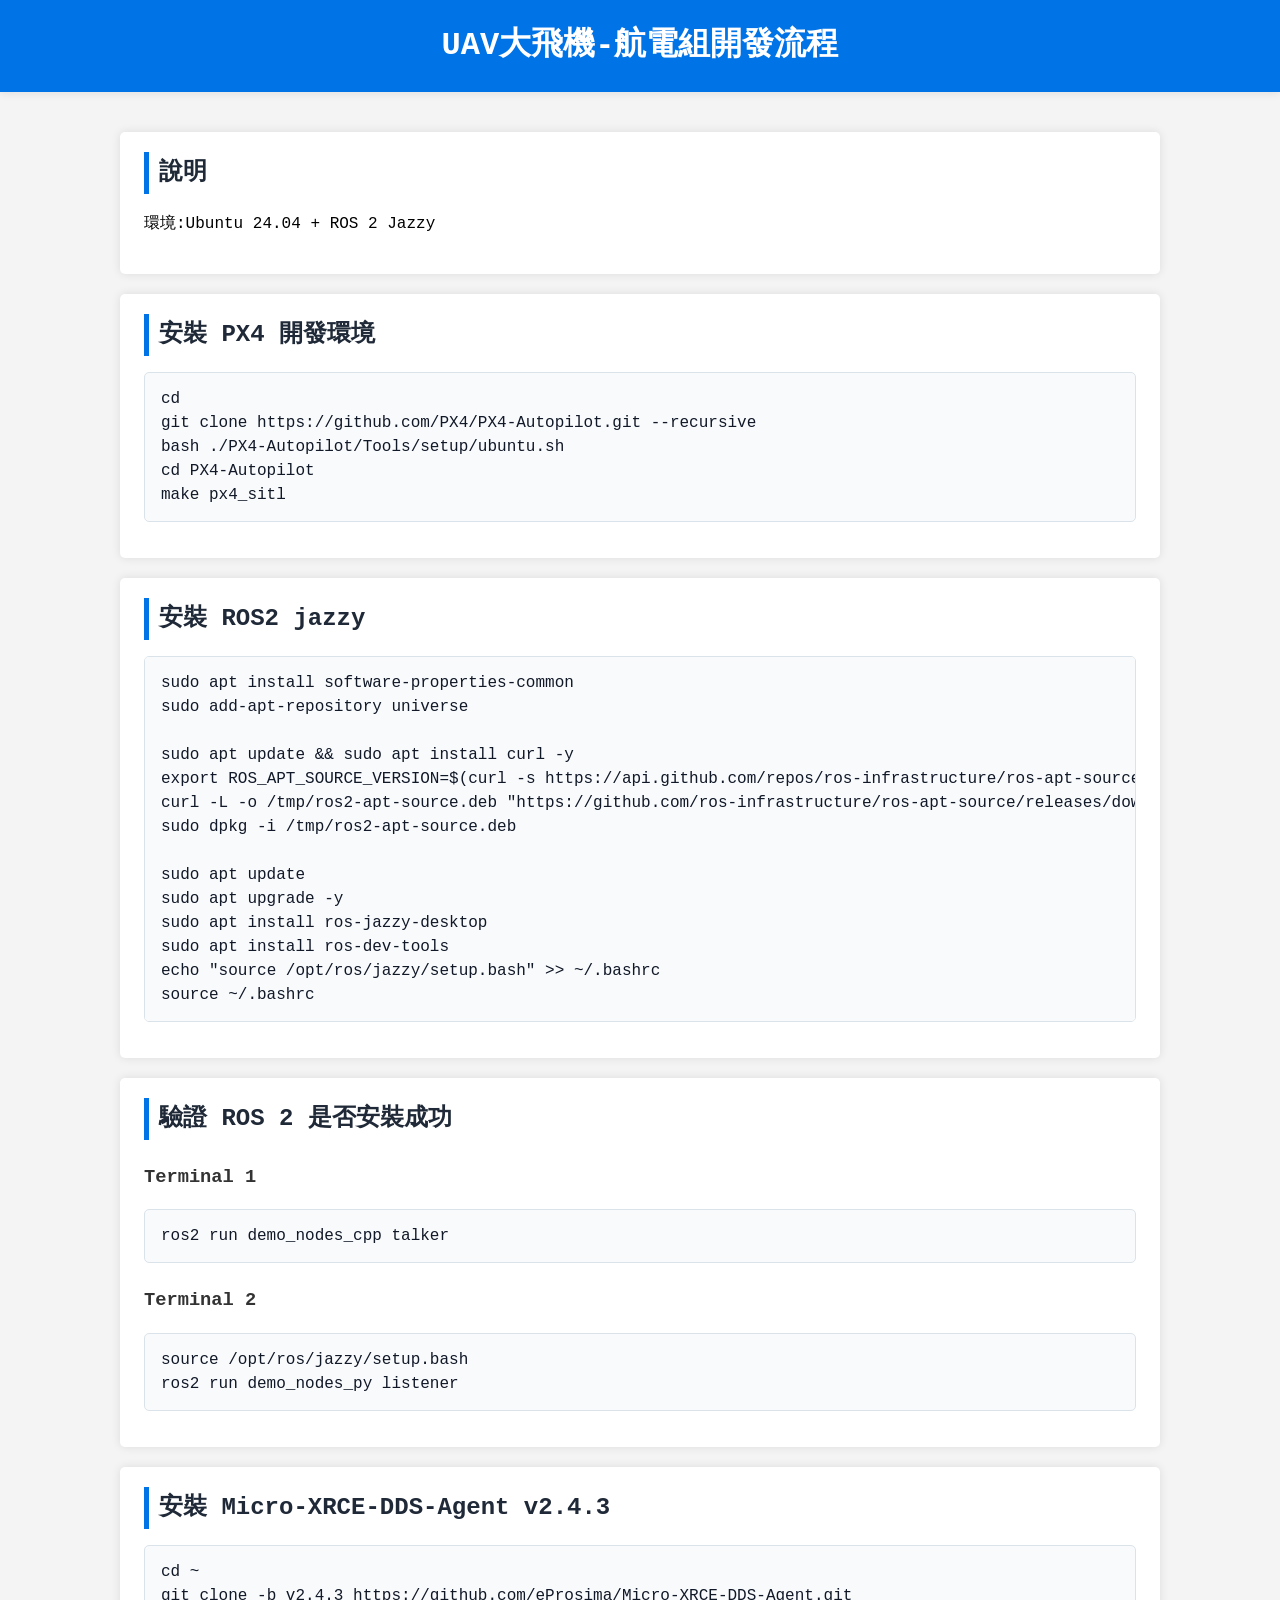
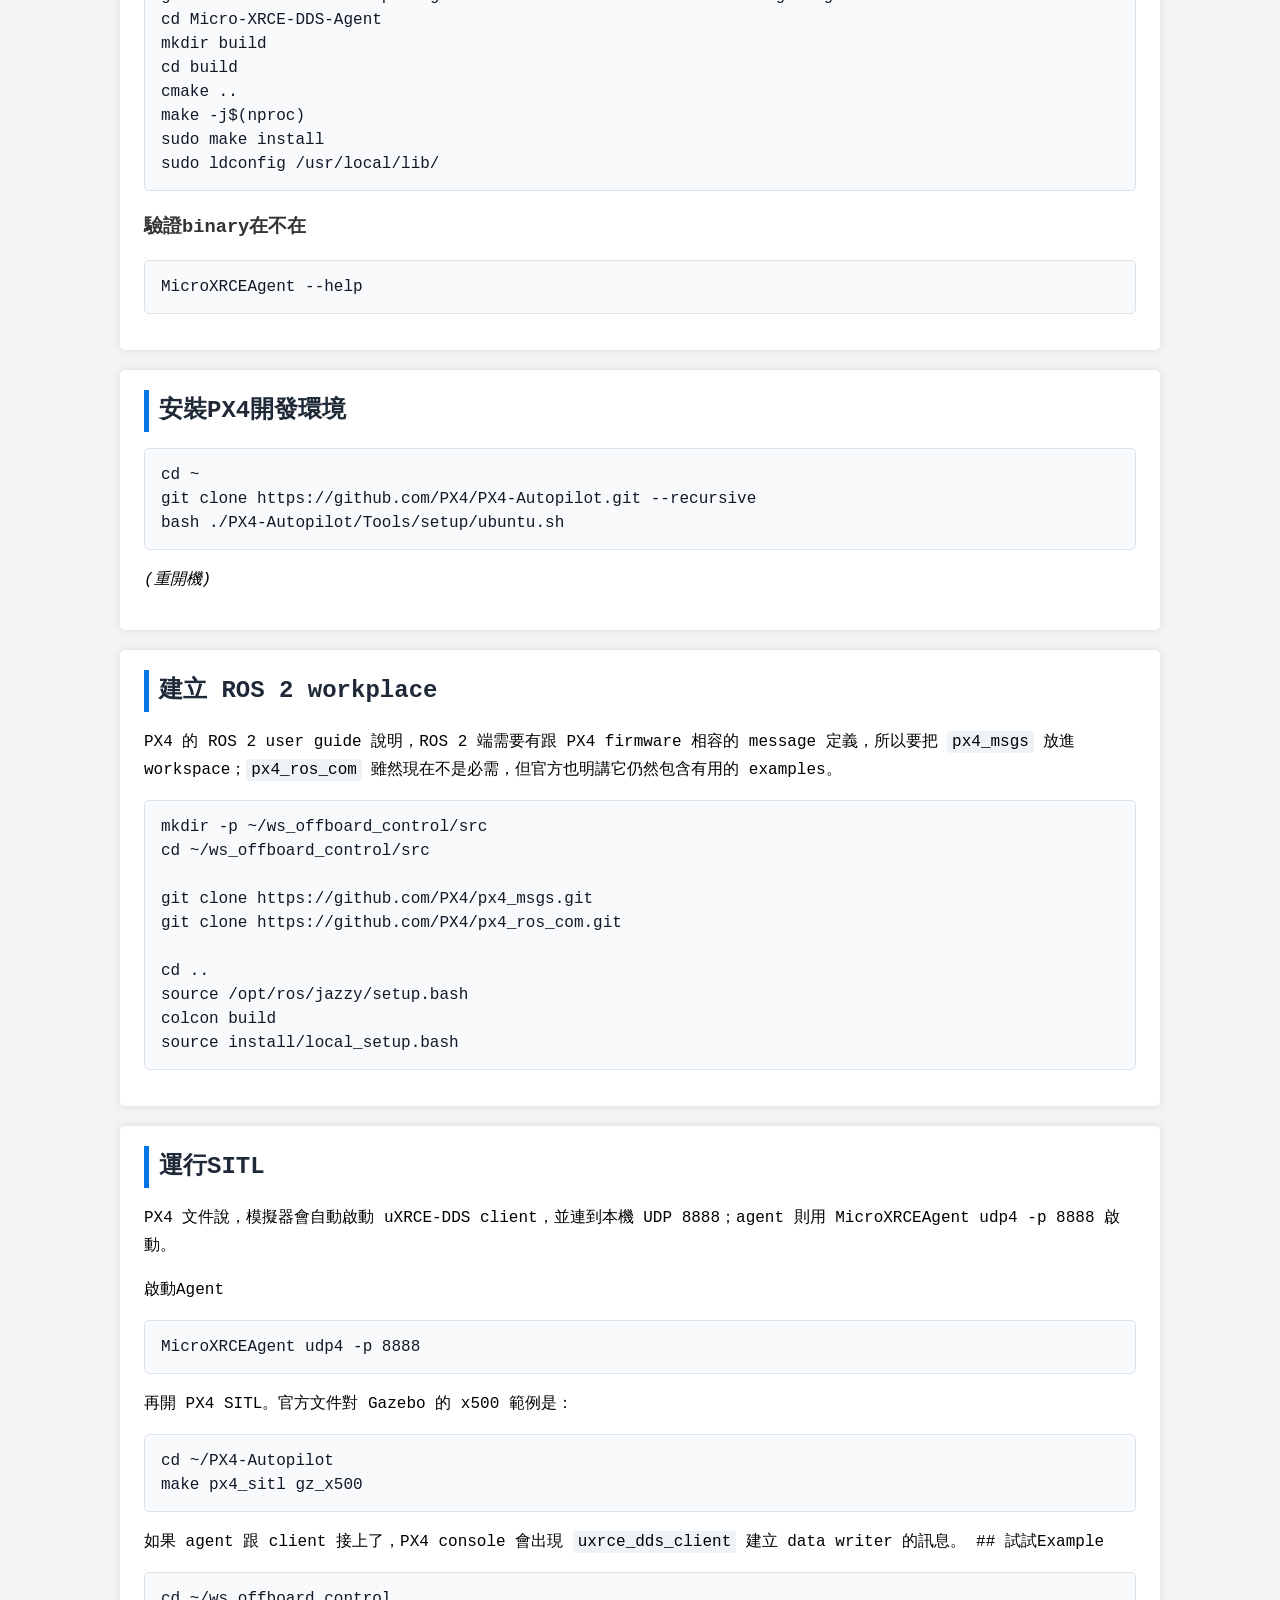
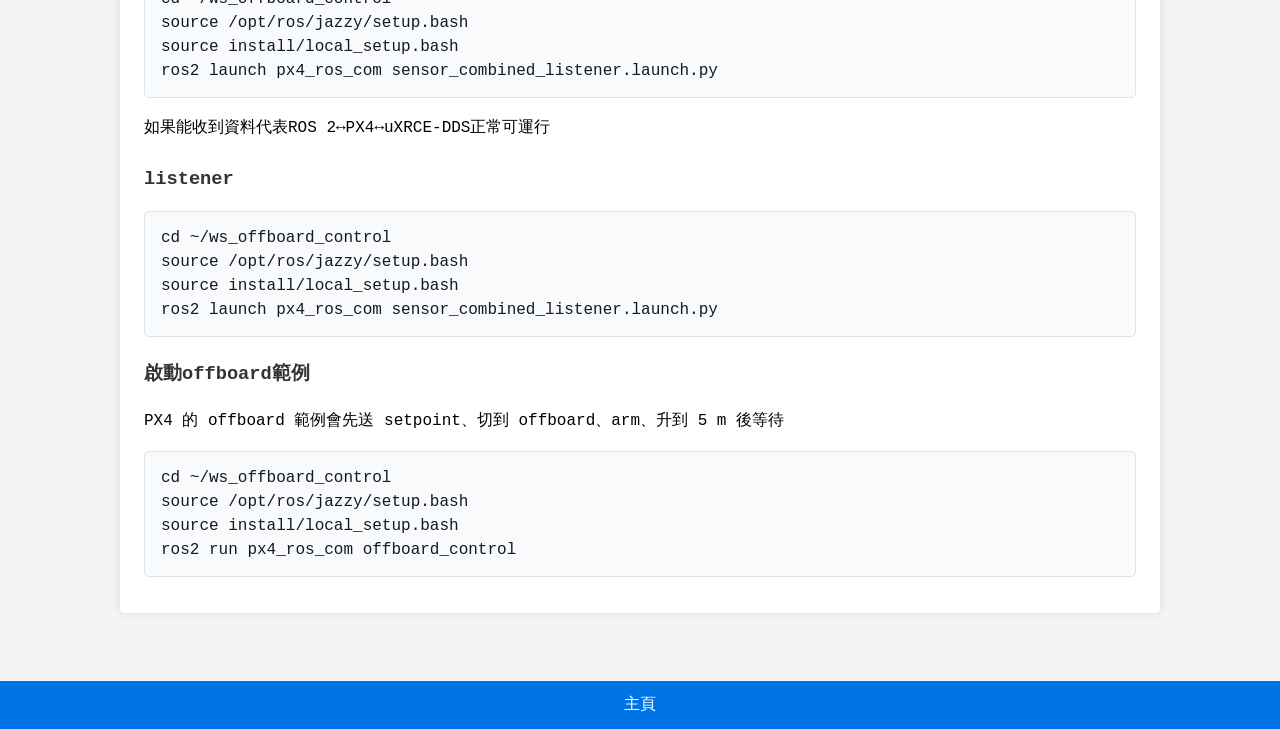
==== log260423.html @ 8f273c8d "refactor: update log260423.html for improved styling and structure" ====
<!DOCTYPE html>
<html lang="zh-Hant"><head><meta charset="utf-8"/><meta content="width=device-width, initial-scale=1.0" name="viewport"/><title>2026-04-23</title><style>
body {
    font-family: Consolas, 'Courier New', monospace;
    background-color: #f4f4f4;
    margin: 0;
    padding: 0;
    line-height: 1.75;
    color: #111;
}
header {
    background: #0073e6;
    color: white;
    padding: 18px 20px;
    text-align: center;
    box-shadow: 0 2px 8px rgba(0,0,0,0.08);
}
header h1 {
    margin: 0;
    font-size: 2rem;
    color: white;
}
main {
    max-width: 1080px;
    margin: 0 auto;
    padding: 20px 0 28px;
}
section {
    margin: 20px;
    padding: 20px 24px;
    background: white;
    border-radius: 5px;
    box-shadow: 0 0 10px rgba(0, 0, 0, 0.1);
}
section h2 {
    margin-top: 0;
    margin-bottom: 14px;
    color: #1f2937;
    font-size: 1.5rem;
    border-left: 5px solid #0073e6;
    padding-left: 10px;
}
h3, h4 {
    color: #333;
    margin-top: 1.1em;
    margin-bottom: 0.4em;
}
p, li {
    color: #000;
}
pre, code {
    font-family: Consolas, 'Courier New', monospace;
}
pre {
    background: #f8fafc;
    color: #111827;
    border: 1px solid #dbe3ea;
    border-radius: 5px;
    padding: 14px 16px;
    overflow-x: auto;
    line-height: 1.5;
}
code {
    background: #eef3f8;
    padding: 0.1em 0.3em;
    border-radius: 3px;
}
pre code {
    background: transparent;
    padding: 0;
}
a {
    color: #0073e6;
}
ul, ol {
    padding-left: 1.4rem;
}
blockquote {
    border-left: 4px solid #0073e6;
    margin: 1em 0;
    padding: 0.2em 1em;
    background: #f8fbff;
}
footer {
    text-align: center;
    padding: 10px;
    background: #0073e6;
    color: white;
    margin-top: 20px;
}
footer a {
    color: white;
    text-decoration: none;
}
</style></head><body><header><h1>UAV大飛機-航電組開發流程</h1></header><main><section><h2>說明</h2><p>環境:Ubuntu 24.04 + ROS 2 Jazzy</p></section><section><h2>安裝 PX4 開發環境</h2><div class="sourceCode" id="cb1"><pre class="sourceCode bash"><code class="sourceCode bash"><span id="cb1-1"><a aria-hidden="true" href="#cb1-1" tabindex="-1"></a><span class="bu">cd</span></span>
<span id="cb1-2"><a aria-hidden="true" href="#cb1-2" tabindex="-1"></a><span class="fu">git</span> clone https://github.com/PX4/PX4-Autopilot.git <span class="at">--recursive</span></span>
<span id="cb1-3"><a aria-hidden="true" href="#cb1-3" tabindex="-1"></a><span class="fu">bash</span> ./PX4-Autopilot/Tools/setup/ubuntu.sh</span>
<span id="cb1-4"><a aria-hidden="true" href="#cb1-4" tabindex="-1"></a><span class="bu">cd</span> PX4-Autopilot</span>
<span id="cb1-5"><a aria-hidden="true" href="#cb1-5" tabindex="-1"></a><span class="fu">make</span> px4_sitl</span></code></pre></div></section><section><h2>安裝 ROS2 jazzy</h2><div class="sourceCode" id="cb2"><pre class="sourceCode bash"><code class="sourceCode bash"><span id="cb2-1"><a aria-hidden="true" href="#cb2-1" tabindex="-1"></a><span class="fu">sudo</span> apt install software-properties-common</span>
<span id="cb2-2"><a aria-hidden="true" href="#cb2-2" tabindex="-1"></a><span class="fu">sudo</span> add-apt-repository universe</span>
<span id="cb2-3"><a aria-hidden="true" href="#cb2-3" tabindex="-1"></a></span>
<span id="cb2-4"><a aria-hidden="true" href="#cb2-4" tabindex="-1"></a><span class="fu">sudo</span> apt update <span class="kw">&amp;&amp;</span> <span class="fu">sudo</span> apt install curl <span class="at">-y</span></span>
<span id="cb2-5"><a aria-hidden="true" href="#cb2-5" tabindex="-1"></a><span class="bu">export</span> <span class="va">ROS_APT_SOURCE_VERSION</span><span class="op">=</span><span class="va">$(</span><span class="ex">curl</span> <span class="at">-s</span> https://api.github.com/repos/ros-infrastructure/ros-apt-source/releases/latest <span class="kw">|</span> <span class="fu">grep</span> <span class="at">-F</span> <span class="st">"tag_name"</span> <span class="kw">|</span> <span class="fu">awk</span> <span class="at">-F</span><span class="st">'"'</span> <span class="st">'{print $4}'</span><span class="va">)</span></span>
<span id="cb2-6"><a aria-hidden="true" href="#cb2-6" tabindex="-1"></a><span class="ex">curl</span> <span class="at">-L</span> <span class="at">-o</span> /tmp/ros2-apt-source.deb <span class="st">"https://github.com/ros-infrastructure/ros-apt-source/releases/download/</span><span class="va">${ROS_APT_SOURCE_VERSION}</span><span class="st">/ros2-apt-source_</span><span class="va">${ROS_APT_SOURCE_VERSION}</span><span class="st">.</span><span class="va">$(</span><span class="bu">.</span> /etc/os-release <span class="kw">&amp;&amp;</span> <span class="bu">echo</span> <span class="va">${UBUNTU_CODENAME</span><span class="op">:-</span><span class="va">${VERSION_CODENAME}})</span><span class="st">_all.deb"</span></span>
<span id="cb2-7"><a aria-hidden="true" href="#cb2-7" tabindex="-1"></a><span class="fu">sudo</span> dpkg <span class="at">-i</span> /tmp/ros2-apt-source.deb</span>
<span id="cb2-8"><a aria-hidden="true" href="#cb2-8" tabindex="-1"></a></span>
<span id="cb2-9"><a aria-hidden="true" href="#cb2-9" tabindex="-1"></a><span class="fu">sudo</span> apt update</span>
<span id="cb2-10"><a aria-hidden="true" href="#cb2-10" tabindex="-1"></a><span class="fu">sudo</span> apt upgrade <span class="at">-y</span></span>
<span id="cb2-11"><a aria-hidden="true" href="#cb2-11" tabindex="-1"></a><span class="fu">sudo</span> apt install ros-jazzy-desktop</span>
<span id="cb2-12"><a aria-hidden="true" href="#cb2-12" tabindex="-1"></a><span class="fu">sudo</span> apt install ros-dev-tools</span>
<span id="cb2-13"><a aria-hidden="true" href="#cb2-13" tabindex="-1"></a><span class="bu">echo</span> <span class="st">"source /opt/ros/jazzy/setup.bash"</span> <span class="op">&gt;&gt;</span> ~/.bashrc</span>
<span id="cb2-14"><a aria-hidden="true" href="#cb2-14" tabindex="-1"></a><span class="bu">source</span> ~/.bashrc</span></code></pre></div></section><section><h2>驗證 ROS 2 是否安裝成功</h2><h3 id="terminal-1">Terminal 1</h3><div class="sourceCode" id="cb3"><pre class="sourceCode bash"><code class="sourceCode bash"><span id="cb3-1"><a aria-hidden="true" href="#cb3-1" tabindex="-1"></a><span class="ex">ros2</span> run demo_nodes_cpp talker</span></code></pre></div><h3 id="terminal-2">Terminal 2</h3><div class="sourceCode" id="cb4"><pre class="sourceCode bash"><code class="sourceCode bash"><span id="cb4-1"><a aria-hidden="true" href="#cb4-1" tabindex="-1"></a><span class="bu">source</span> /opt/ros/jazzy/setup.bash</span>
<span id="cb4-2"><a aria-hidden="true" href="#cb4-2" tabindex="-1"></a><span class="ex">ros2</span> run demo_nodes_py listener</span></code></pre></div></section><section><h2>安裝 Micro-XRCE-DDS-Agent
v2.4.3</h2><div class="sourceCode" id="cb5"><pre class="sourceCode bash"><code class="sourceCode bash"><span id="cb5-1"><a aria-hidden="true" href="#cb5-1" tabindex="-1"></a><span class="bu">cd</span> ~</span>
<span id="cb5-2"><a aria-hidden="true" href="#cb5-2" tabindex="-1"></a><span class="fu">git</span> clone <span class="at">-b</span> v2.4.3 https://github.com/eProsima/Micro-XRCE-DDS-Agent.git</span>
<span id="cb5-3"><a aria-hidden="true" href="#cb5-3" tabindex="-1"></a><span class="bu">cd</span> Micro-XRCE-DDS-Agent</span>
<span id="cb5-4"><a aria-hidden="true" href="#cb5-4" tabindex="-1"></a><span class="fu">mkdir</span> build</span>
<span id="cb5-5"><a aria-hidden="true" href="#cb5-5" tabindex="-1"></a><span class="bu">cd</span> build</span>
<span id="cb5-6"><a aria-hidden="true" href="#cb5-6" tabindex="-1"></a><span class="fu">cmake</span> ..</span>
<span id="cb5-7"><a aria-hidden="true" href="#cb5-7" tabindex="-1"></a><span class="fu">make</span> <span class="at">-j</span><span class="va">$(</span><span class="fu">nproc</span><span class="va">)</span></span>
<span id="cb5-8"><a aria-hidden="true" href="#cb5-8" tabindex="-1"></a><span class="fu">sudo</span> make install</span>
<span id="cb5-9"><a aria-hidden="true" href="#cb5-9" tabindex="-1"></a><span class="fu">sudo</span> ldconfig /usr/local/lib/</span></code></pre></div><h3 id="驗證binary在不在">驗證binary在不在</h3><div class="sourceCode" id="cb6"><pre class="sourceCode bash"><code class="sourceCode bash"><span id="cb6-1"><a aria-hidden="true" href="#cb6-1" tabindex="-1"></a><span class="ex">MicroXRCEAgent</span> <span class="at">--help</span></span></code></pre></div></section><section><h2>安裝PX4開發環境</h2><div class="sourceCode" id="cb7"><pre class="sourceCode bash"><code class="sourceCode bash"><span id="cb7-1"><a aria-hidden="true" href="#cb7-1" tabindex="-1"></a><span class="bu">cd</span> ~</span>
<span id="cb7-2"><a aria-hidden="true" href="#cb7-2" tabindex="-1"></a><span class="fu">git</span> clone https://github.com/PX4/PX4-Autopilot.git <span class="at">--recursive</span></span>
<span id="cb7-3"><a aria-hidden="true" href="#cb7-3" tabindex="-1"></a><span class="fu">bash</span> ./PX4-Autopilot/Tools/setup/ubuntu.sh</span></code></pre></div><p><em>(重開機)</em></p></section><section><h2>建立 ROS 2 workplace</h2><p>PX4 的 ROS 2 user guide 說明，ROS 2 端需要有跟 PX4 firmware 相容的
message 定義，所以要把 <code>px4_msgs</code> 放進
workspace；<code>px4_ros_com</code>
雖然現在不是必需，但官方也明講它仍然包含有用的 examples。</p><div class="sourceCode" id="cb8"><pre class="sourceCode bash"><code class="sourceCode bash"><span id="cb8-1"><a aria-hidden="true" href="#cb8-1" tabindex="-1"></a><span class="fu">mkdir</span> <span class="at">-p</span> ~/ws_offboard_control/src</span>
<span id="cb8-2"><a aria-hidden="true" href="#cb8-2" tabindex="-1"></a><span class="bu">cd</span> ~/ws_offboard_control/src</span>
<span id="cb8-3"><a aria-hidden="true" href="#cb8-3" tabindex="-1"></a></span>
<span id="cb8-4"><a aria-hidden="true" href="#cb8-4" tabindex="-1"></a><span class="fu">git</span> clone https://github.com/PX4/px4_msgs.git</span>
<span id="cb8-5"><a aria-hidden="true" href="#cb8-5" tabindex="-1"></a><span class="fu">git</span> clone https://github.com/PX4/px4_ros_com.git</span>
<span id="cb8-6"><a aria-hidden="true" href="#cb8-6" tabindex="-1"></a></span>
<span id="cb8-7"><a aria-hidden="true" href="#cb8-7" tabindex="-1"></a><span class="bu">cd</span> ..</span>
<span id="cb8-8"><a aria-hidden="true" href="#cb8-8" tabindex="-1"></a><span class="bu">source</span> /opt/ros/jazzy/setup.bash</span>
<span id="cb8-9"><a aria-hidden="true" href="#cb8-9" tabindex="-1"></a><span class="ex">colcon</span> build</span>
<span id="cb8-10"><a aria-hidden="true" href="#cb8-10" tabindex="-1"></a><span class="bu">source</span> install/local_setup.bash</span></code></pre></div></section><section><h2>運行SITL</h2><p>PX4 文件說，模擬器會自動啟動 uXRCE-DDS client，並連到本機 UDP
8888；agent 則用 MicroXRCEAgent udp4 -p 8888 啟動。</p><p>啟動Agent</p><div class="sourceCode" id="cb9"><pre class="sourceCode bash"><code class="sourceCode bash"><span id="cb9-1"><a aria-hidden="true" href="#cb9-1" tabindex="-1"></a><span class="ex">MicroXRCEAgent</span> udp4 <span class="at">-p</span> 8888</span></code></pre></div><p>再開 PX4 SITL。官方文件對 Gazebo 的 x500 範例是：</p><div class="sourceCode" id="cb10"><pre class="sourceCode bash"><code class="sourceCode bash"><span id="cb10-1"><a aria-hidden="true" href="#cb10-1" tabindex="-1"></a><span class="bu">cd</span> ~/PX4-Autopilot</span>
<span id="cb10-2"><a aria-hidden="true" href="#cb10-2" tabindex="-1"></a><span class="fu">make</span> px4_sitl gz_x500</span></code></pre></div><p>如果 agent 跟 client 接上了，PX4 console 會出現
<code>uxrce_dds_client</code> 建立 data writer 的訊息。 ##
試試Example</p><div class="sourceCode" id="cb11"><pre class="sourceCode bash"><code class="sourceCode bash"><span id="cb11-1"><a aria-hidden="true" href="#cb11-1" tabindex="-1"></a><span class="bu">cd</span> ~/ws_offboard_control</span>
<span id="cb11-2"><a aria-hidden="true" href="#cb11-2" tabindex="-1"></a><span class="bu">source</span> /opt/ros/jazzy/setup.bash</span>
<span id="cb11-3"><a aria-hidden="true" href="#cb11-3" tabindex="-1"></a><span class="bu">source</span> install/local_setup.bash</span>
<span id="cb11-4"><a aria-hidden="true" href="#cb11-4" tabindex="-1"></a><span class="ex">ros2</span> launch px4_ros_com sensor_combined_listener.launch.py</span></code></pre></div><p>如果能收到資料代表ROS 2↔︎PX4↔︎uXRCE-DDS正常可運行</p><h3 id="listener">listener</h3><div class="sourceCode" id="cb12"><pre class="sourceCode bash"><code class="sourceCode bash"><span id="cb12-1"><a aria-hidden="true" href="#cb12-1" tabindex="-1"></a><span class="bu">cd</span> ~/ws_offboard_control</span>
<span id="cb12-2"><a aria-hidden="true" href="#cb12-2" tabindex="-1"></a><span class="bu">source</span> /opt/ros/jazzy/setup.bash</span>
<span id="cb12-3"><a aria-hidden="true" href="#cb12-3" tabindex="-1"></a><span class="bu">source</span> install/local_setup.bash</span>
<span id="cb12-4"><a aria-hidden="true" href="#cb12-4" tabindex="-1"></a><span class="ex">ros2</span> launch px4_ros_com sensor_combined_listener.launch.py</span></code></pre></div><h3 id="啟動offboard範例">啟動offboard範例</h3><p>PX4 的 offboard 範例會先送 setpoint、切到 offboard、arm、升到 5 m
後等待</p><div class="sourceCode" id="cb13"><pre class="sourceCode bash"><code class="sourceCode bash"><span id="cb13-1"><a aria-hidden="true" href="#cb13-1" tabindex="-1"></a><span class="bu">cd</span> ~/ws_offboard_control</span>
<span id="cb13-2"><a aria-hidden="true" href="#cb13-2" tabindex="-1"></a><span class="bu">source</span> /opt/ros/jazzy/setup.bash</span>
<span id="cb13-3"><a aria-hidden="true" href="#cb13-3" tabindex="-1"></a><span class="bu">source</span> install/local_setup.bash</span>
<span id="cb13-4"><a aria-hidden="true" href="#cb13-4" tabindex="-1"></a><span class="ex">ros2</span> run px4_ros_com offboard_control</span></code></pre></div></section></main><footer><a href="index.html">主頁</a></footer></body></html>
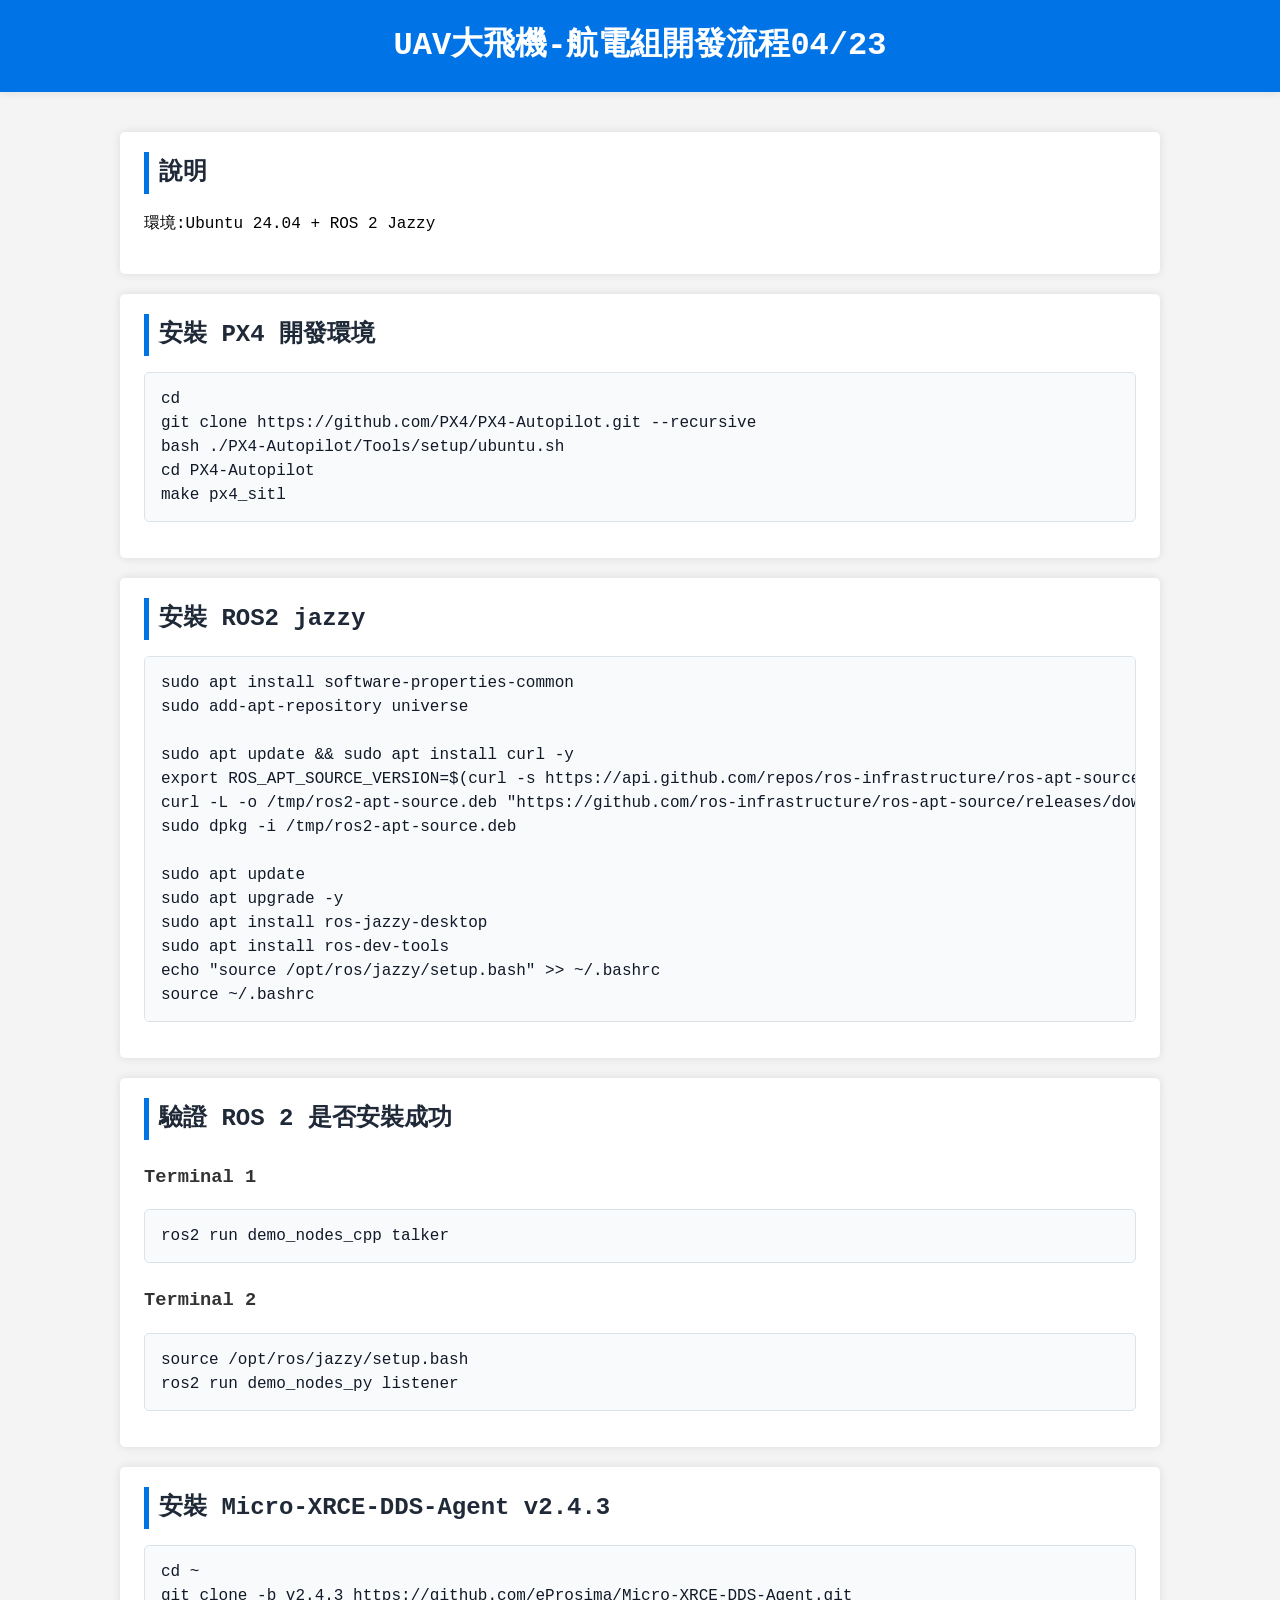
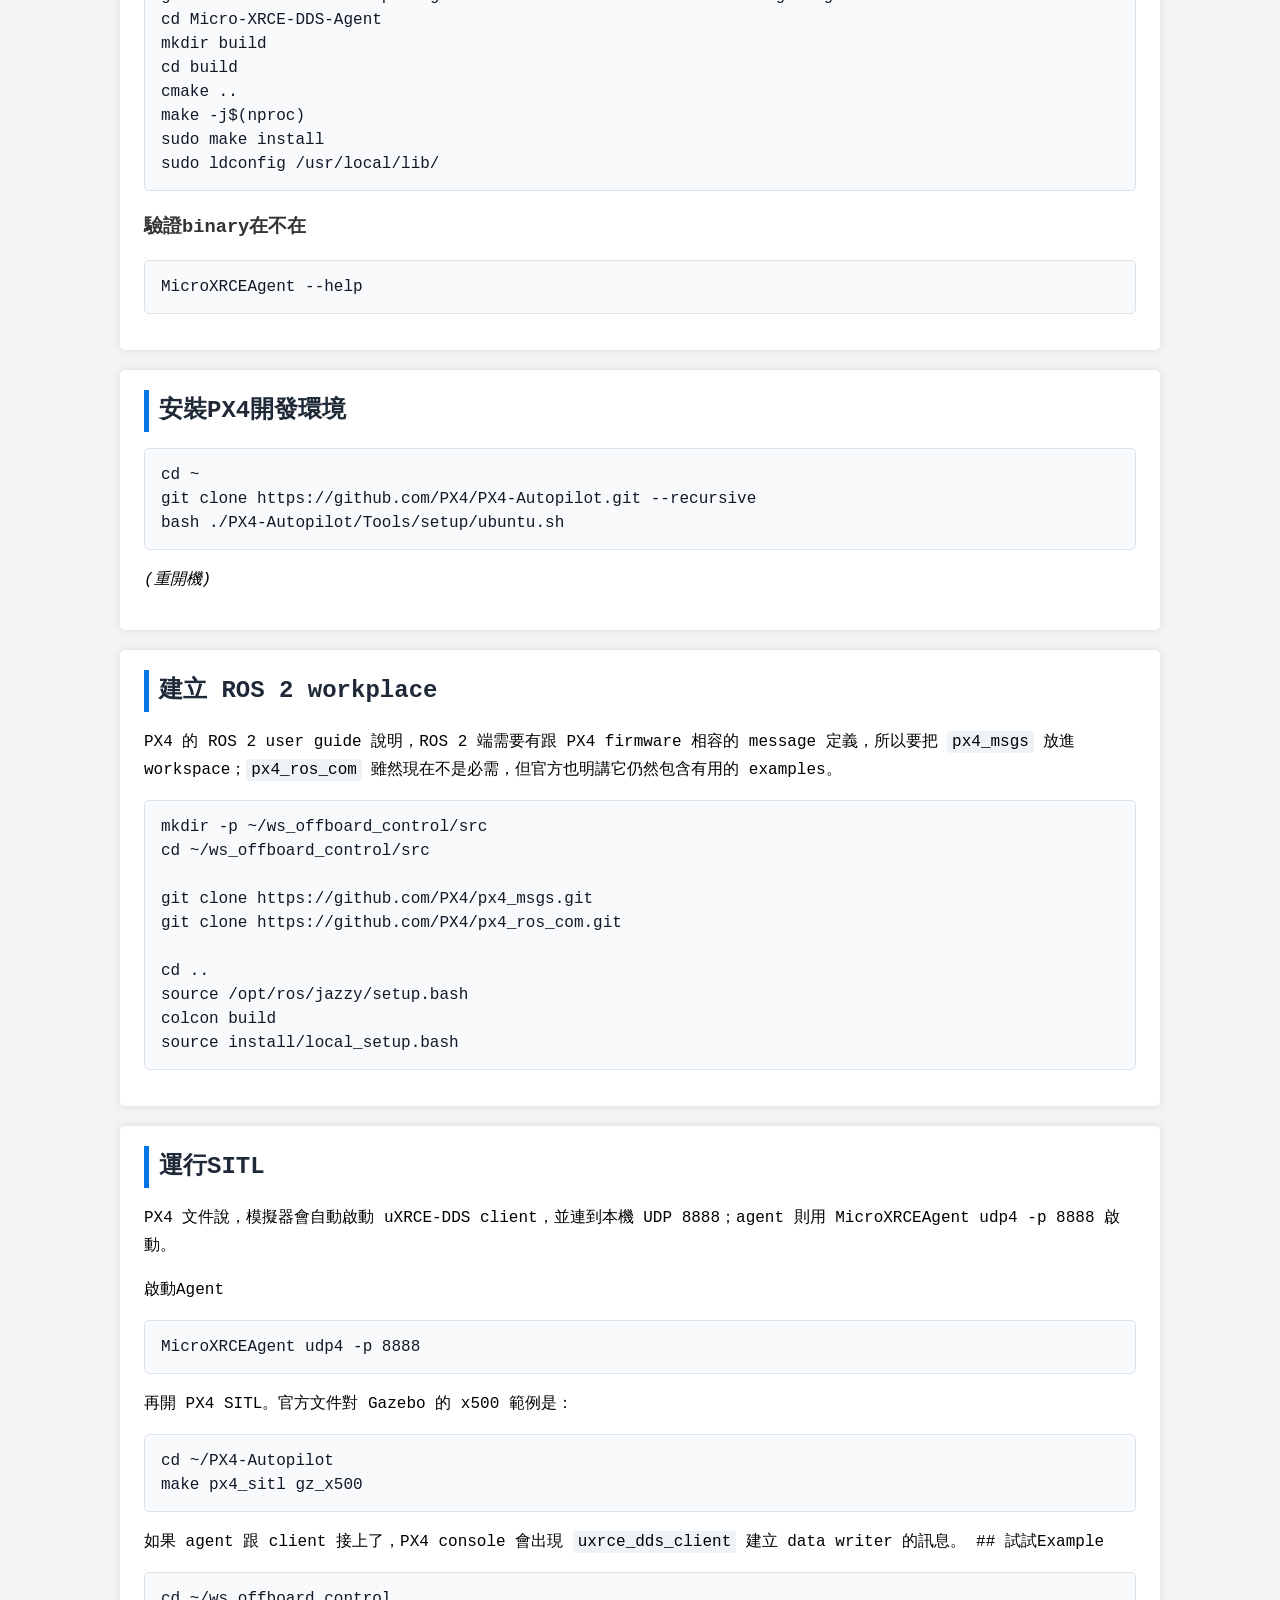
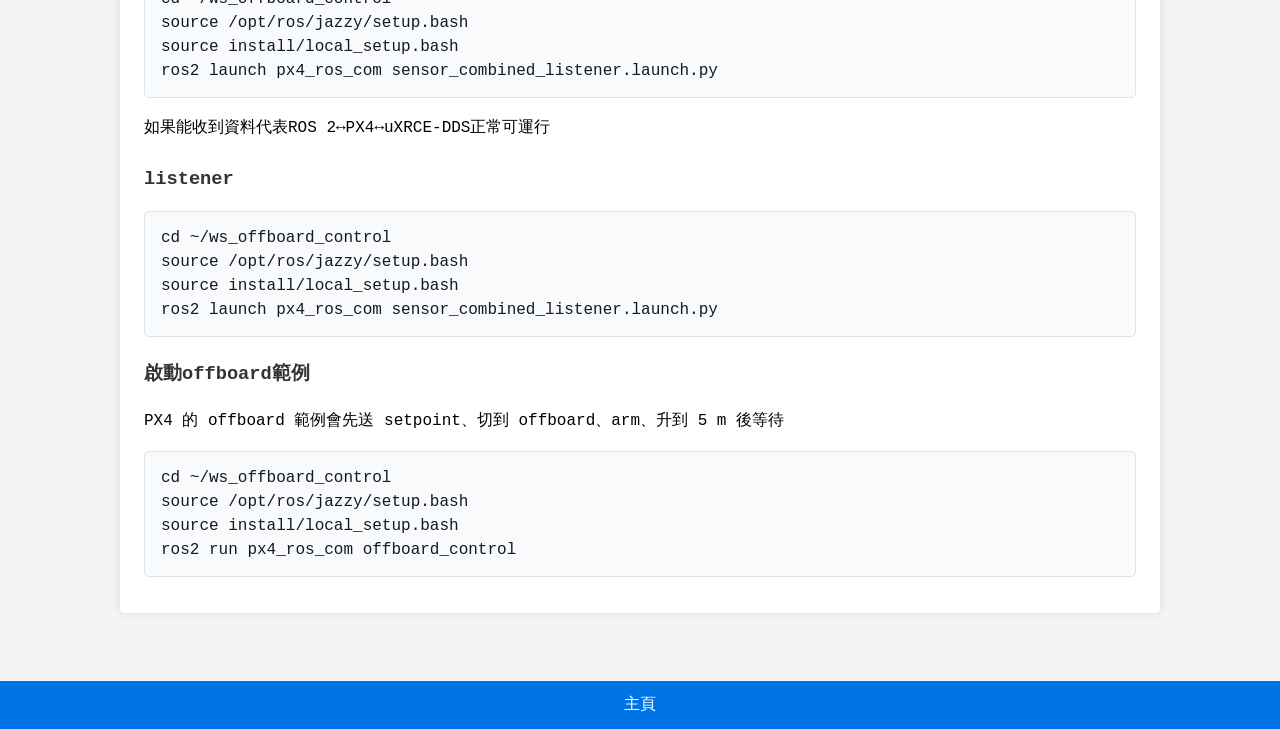
==== commit 3038dd4c: "fix: update header title in log260423.html to include date" ====
--- a/log260423.html
+++ b/log260423.html
@@ -92,7 +92,7 @@
     color: white;
     text-decoration: none;
 }
-</style></head><body><header><h1>UAV大飛機-航電組開發流程</h1></header><main><section><h2>說明</h2><p>環境:Ubuntu 24.04 + ROS 2 Jazzy</p></section><section><h2>安裝 PX4 開發環境</h2><div class="sourceCode" id="cb1"><pre class="sourceCode bash"><code class="sourceCode bash"><span id="cb1-1"><a aria-hidden="true" href="#cb1-1" tabindex="-1"></a><span class="bu">cd</span></span>
+</style></head><body><header><h1>UAV大飛機-航電組開發流程04/23</h1></header><main><section><h2>說明</h2><p>環境:Ubuntu 24.04 + ROS 2 Jazzy</p></section><section><h2>安裝 PX4 開發環境</h2><div class="sourceCode" id="cb1"><pre class="sourceCode bash"><code class="sourceCode bash"><span id="cb1-1"><a aria-hidden="true" href="#cb1-1" tabindex="-1"></a><span class="bu">cd</span></span>
 <span id="cb1-2"><a aria-hidden="true" href="#cb1-2" tabindex="-1"></a><span class="fu">git</span> clone https://github.com/PX4/PX4-Autopilot.git <span class="at">--recursive</span></span>
 <span id="cb1-3"><a aria-hidden="true" href="#cb1-3" tabindex="-1"></a><span class="fu">bash</span> ./PX4-Autopilot/Tools/setup/ubuntu.sh</span>
 <span id="cb1-4"><a aria-hidden="true" href="#cb1-4" tabindex="-1"></a><span class="bu">cd</span> PX4-Autopilot</span>
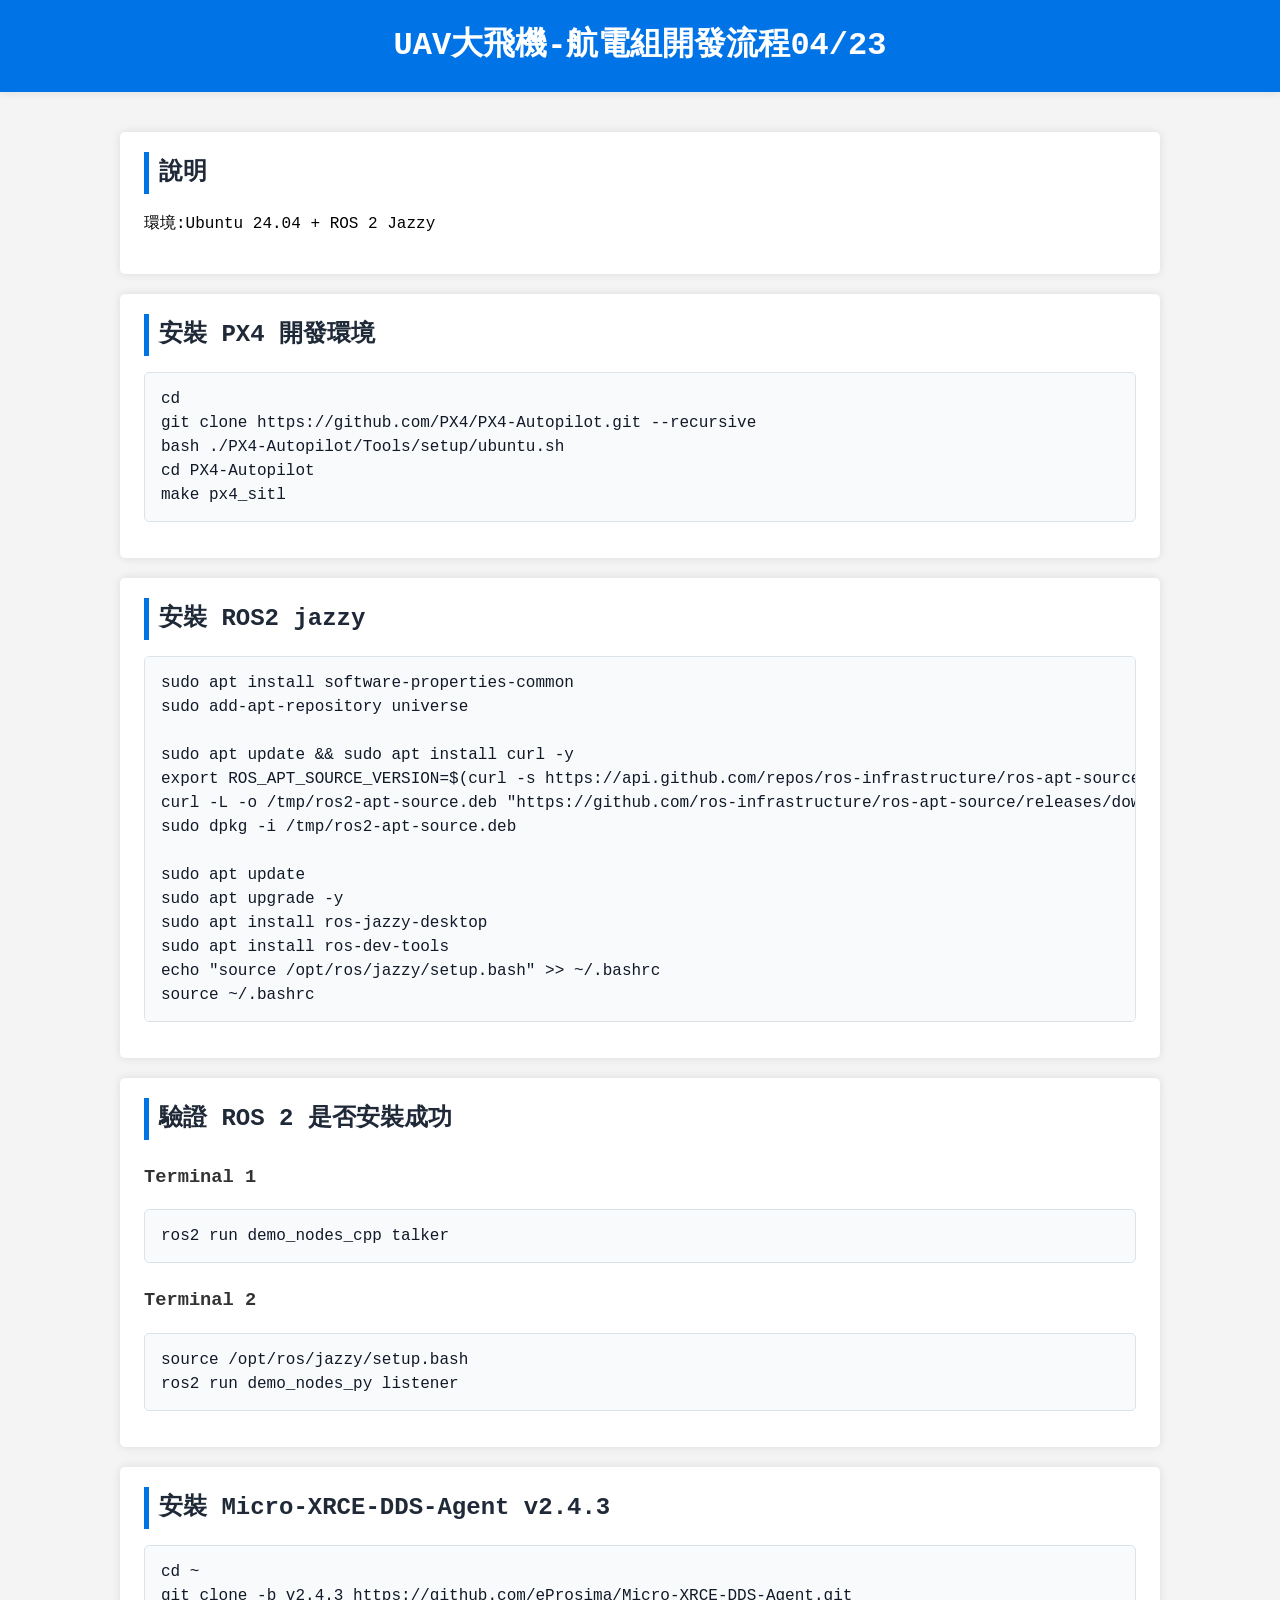
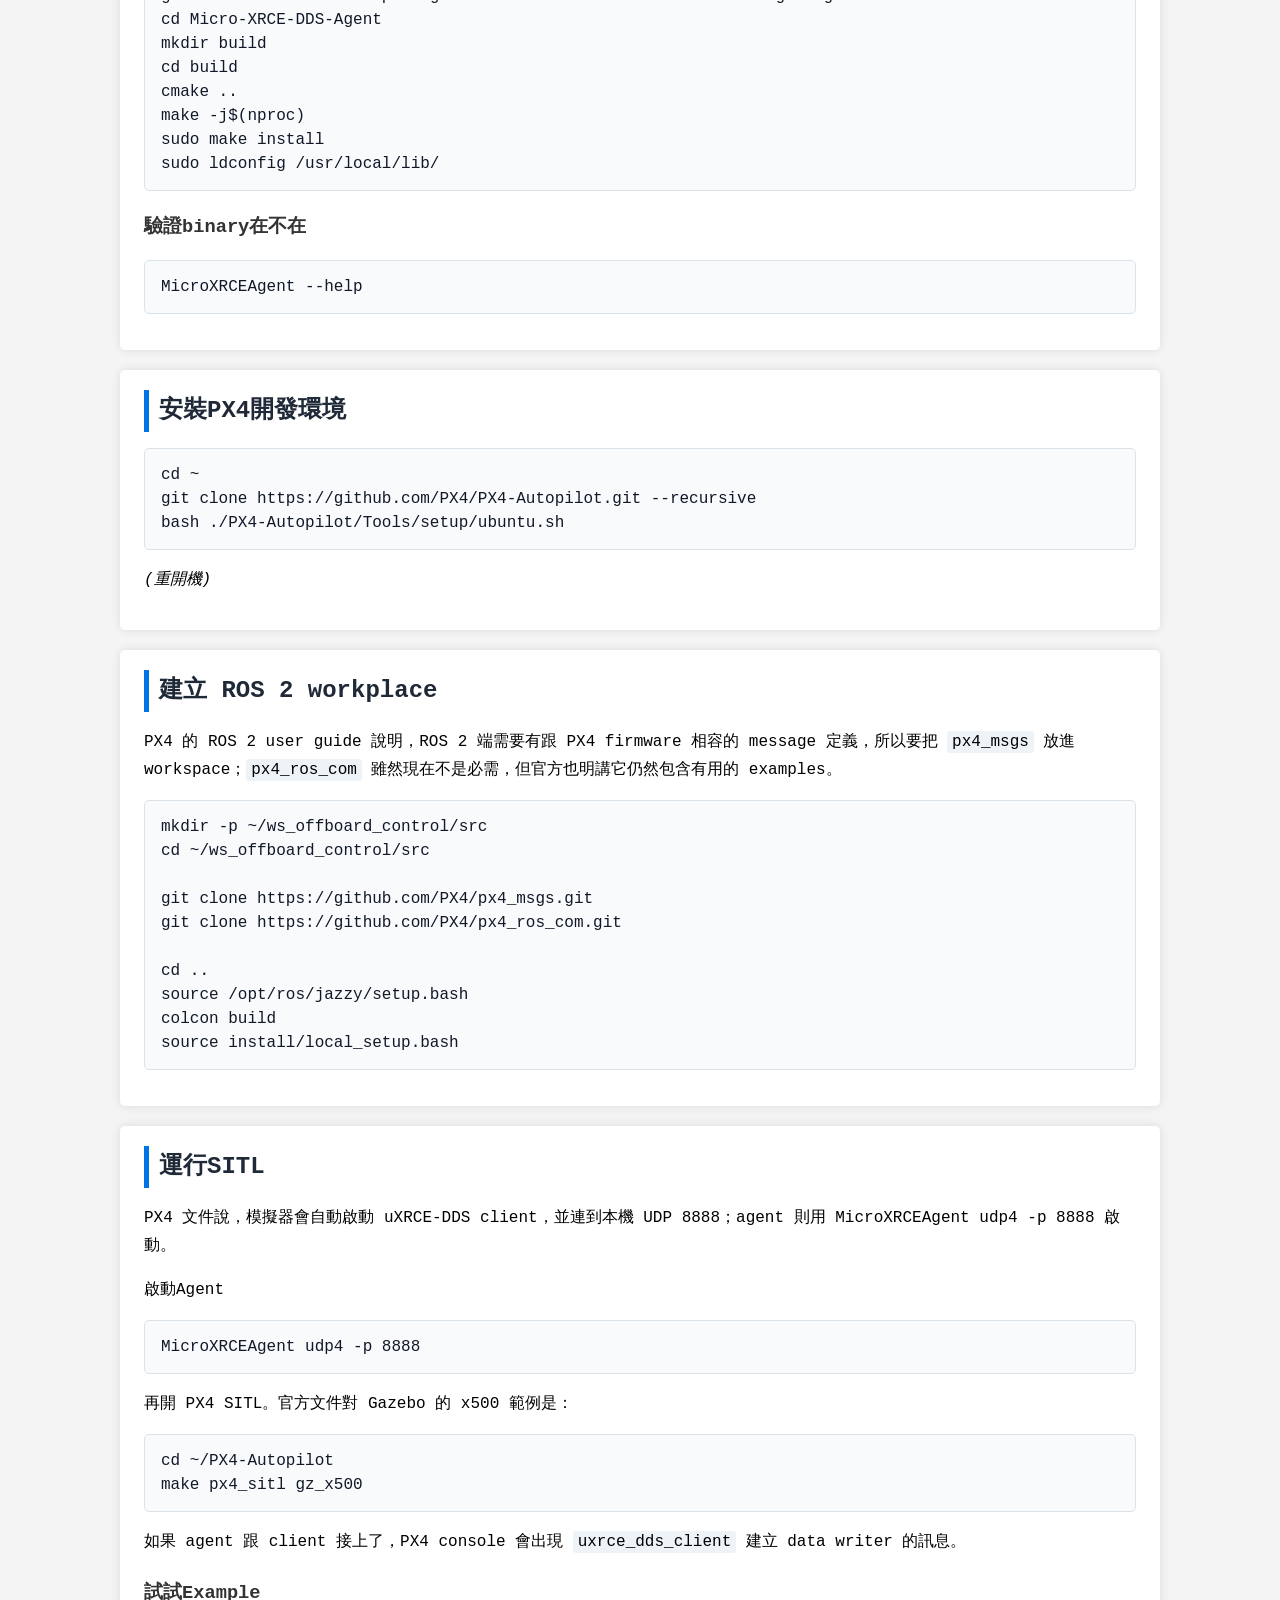
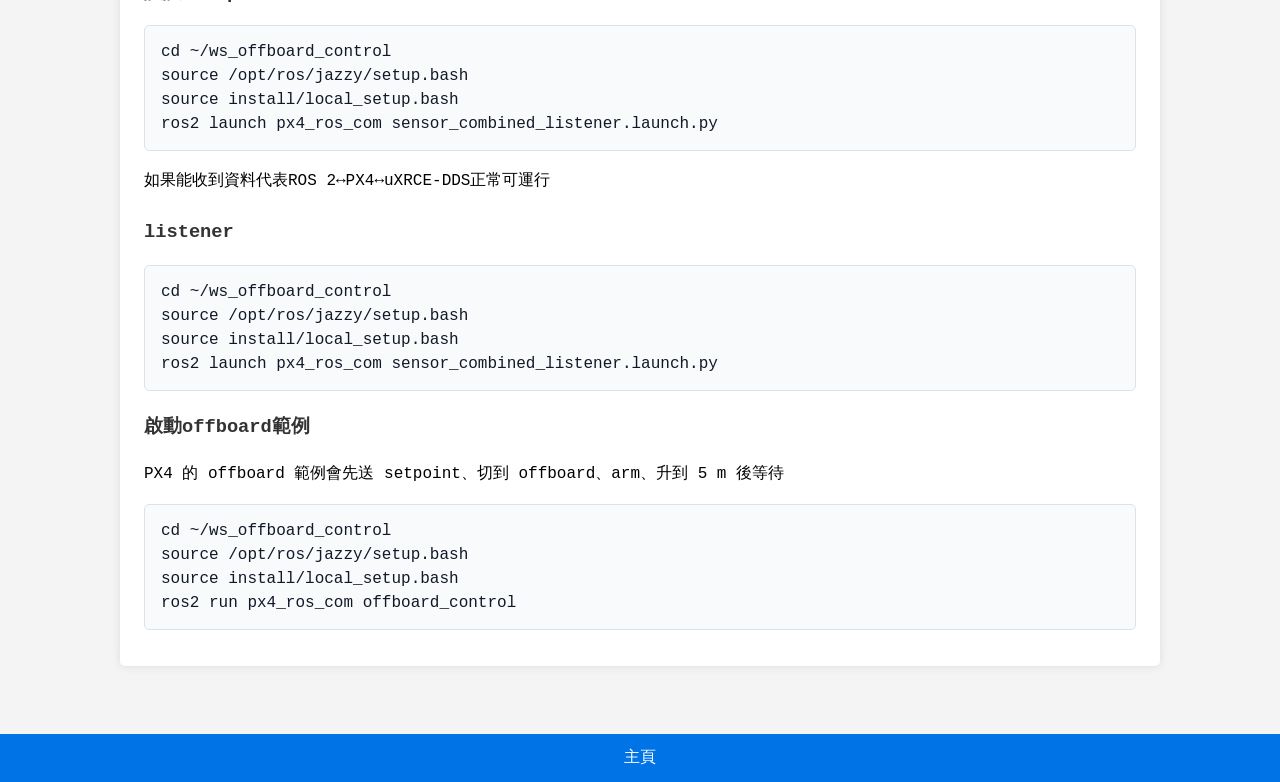
==== commit ec5a06ce: "fix: update log260423.html to improve clarity and structure in the SITL section" ====
--- a/log260423.html
+++ b/log260423.html
@@ -1,5 +1,5 @@
 <!DOCTYPE html>
-<html lang="zh-Hant"><head><meta charset="utf-8"/><meta content="width=device-width, initial-scale=1.0" name="viewport"/><title>2026-04-23</title><style>
+<html lang="zh-Hant"><head><meta charset="utf-8"/><meta content="width=device-width, initial-scale=1.0" name="viewport"/><title>NYCU UAV BLOG</title><style>
 body {
     font-family: Consolas, 'Courier New', monospace;
     background-color: #f4f4f4;
@@ -136,8 +136,7 @@
 <span id="cb8-10"><a aria-hidden="true" href="#cb8-10" tabindex="-1"></a><span class="bu">source</span> install/local_setup.bash</span></code></pre></div></section><section><h2>運行SITL</h2><p>PX4 文件說，模擬器會自動啟動 uXRCE-DDS client，並連到本機 UDP
 8888；agent 則用 MicroXRCEAgent udp4 -p 8888 啟動。</p><p>啟動Agent</p><div class="sourceCode" id="cb9"><pre class="sourceCode bash"><code class="sourceCode bash"><span id="cb9-1"><a aria-hidden="true" href="#cb9-1" tabindex="-1"></a><span class="ex">MicroXRCEAgent</span> udp4 <span class="at">-p</span> 8888</span></code></pre></div><p>再開 PX4 SITL。官方文件對 Gazebo 的 x500 範例是：</p><div class="sourceCode" id="cb10"><pre class="sourceCode bash"><code class="sourceCode bash"><span id="cb10-1"><a aria-hidden="true" href="#cb10-1" tabindex="-1"></a><span class="bu">cd</span> ~/PX4-Autopilot</span>
 <span id="cb10-2"><a aria-hidden="true" href="#cb10-2" tabindex="-1"></a><span class="fu">make</span> px4_sitl gz_x500</span></code></pre></div><p>如果 agent 跟 client 接上了，PX4 console 會出現
-<code>uxrce_dds_client</code> 建立 data writer 的訊息。 ##
-試試Example</p><div class="sourceCode" id="cb11"><pre class="sourceCode bash"><code class="sourceCode bash"><span id="cb11-1"><a aria-hidden="true" href="#cb11-1" tabindex="-1"></a><span class="bu">cd</span> ~/ws_offboard_control</span>
+<code>uxrce_dds_client</code> 建立 data writer 的訊息。</p><h3 id="試試Example">試試Example</h3><div class="sourceCode" id="cb11"><pre class="sourceCode bash"><code class="sourceCode bash"><span id="cb11-1"><a aria-hidden="true" href="#cb11-1" tabindex="-1"></a><span class="bu">cd</span> ~/ws_offboard_control</span>
 <span id="cb11-2"><a aria-hidden="true" href="#cb11-2" tabindex="-1"></a><span class="bu">source</span> /opt/ros/jazzy/setup.bash</span>
 <span id="cb11-3"><a aria-hidden="true" href="#cb11-3" tabindex="-1"></a><span class="bu">source</span> install/local_setup.bash</span>
 <span id="cb11-4"><a aria-hidden="true" href="#cb11-4" tabindex="-1"></a><span class="ex">ros2</span> launch px4_ros_com sensor_combined_listener.launch.py</span></code></pre></div><p>如果能收到資料代表ROS 2↔︎PX4↔︎uXRCE-DDS正常可運行</p><h3 id="listener">listener</h3><div class="sourceCode" id="cb12"><pre class="sourceCode bash"><code class="sourceCode bash"><span id="cb12-1"><a aria-hidden="true" href="#cb12-1" tabindex="-1"></a><span class="bu">cd</span> ~/ws_offboard_control</span>
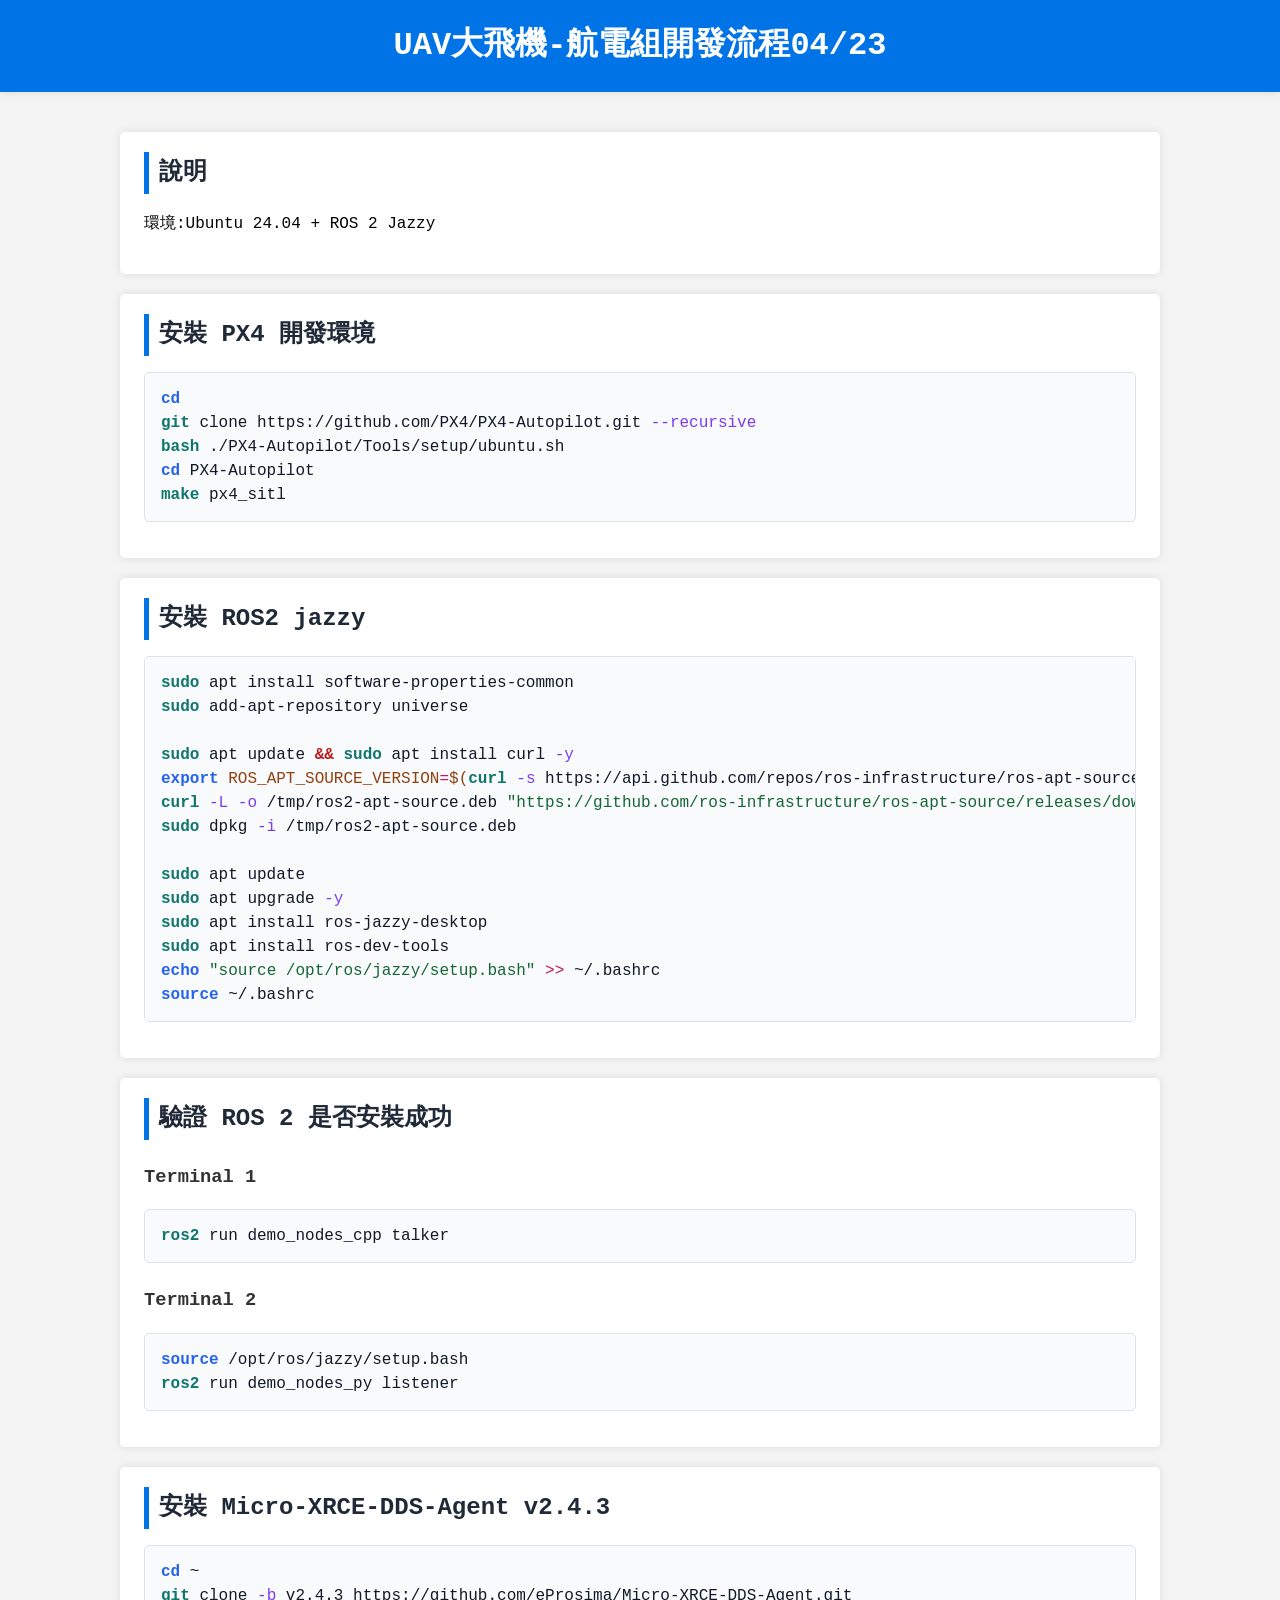
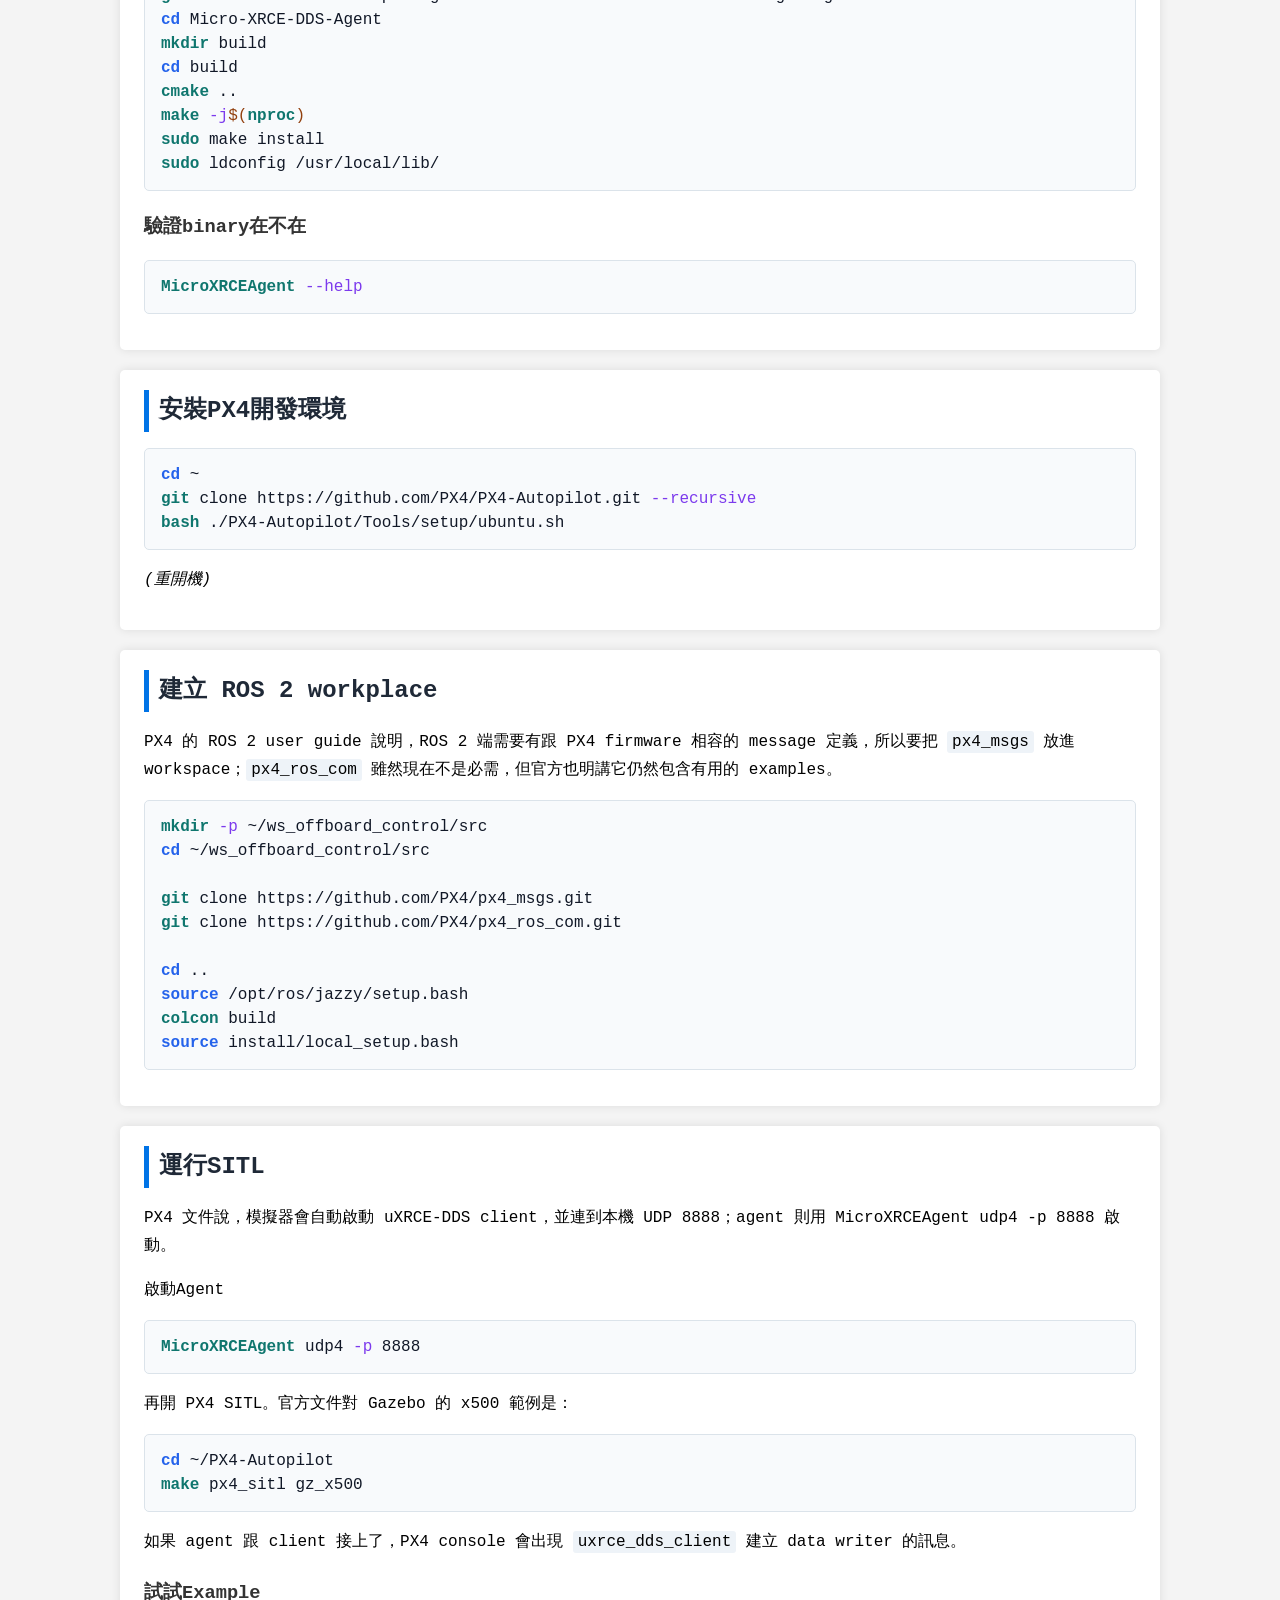
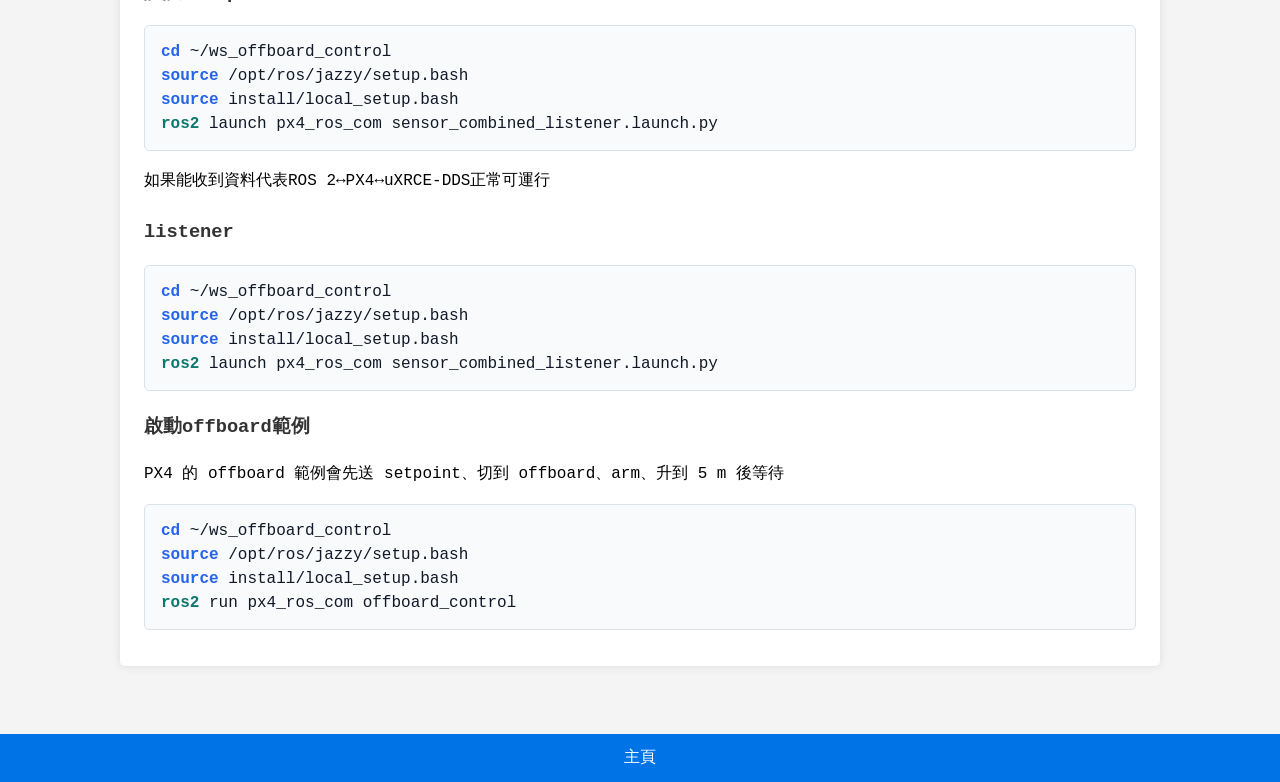
==== commit 1f87d5f7: "fix: add Bash syntax highlighting styles for improved code readability Co-authored-by: Copilot <copi" ====
--- a/log260423.html
+++ b/log260423.html
@@ -68,6 +68,23 @@
 pre code {
     background: transparent;
     padding: 0;
+}
+/* Bash syntax colors for Pandoc token classes */
+pre.sourceCode code span.bu { color: #2563eb; font-weight: 600; }
+pre.sourceCode code span.fu { color: #0f766e; font-weight: 600; }
+pre.sourceCode code span.at { color: #7c3aed; }
+pre.sourceCode code span.kw { color: #b91c1c; font-weight: 600; }
+pre.sourceCode code span.op { color: #be185d; }
+pre.sourceCode code span.st { color: #166534; }
+pre.sourceCode code span.va { color: #92400e; }
+pre.sourceCode code span.ex { color: #0f766e; font-weight: 600; }
+pre.sourceCode code span.dv { color: #b45309; }
+pre.sourceCode code span.co { color: #64748b; font-style: italic; }
+pre.sourceCode code span.sc { color: #15803d; }
+pre.sourceCode code span.im { color: #1d4ed8; }
+pre.sourceCode code a {
+    color: inherit;
+    text-decoration: none;
 }
 a {
     color: #0073e6;
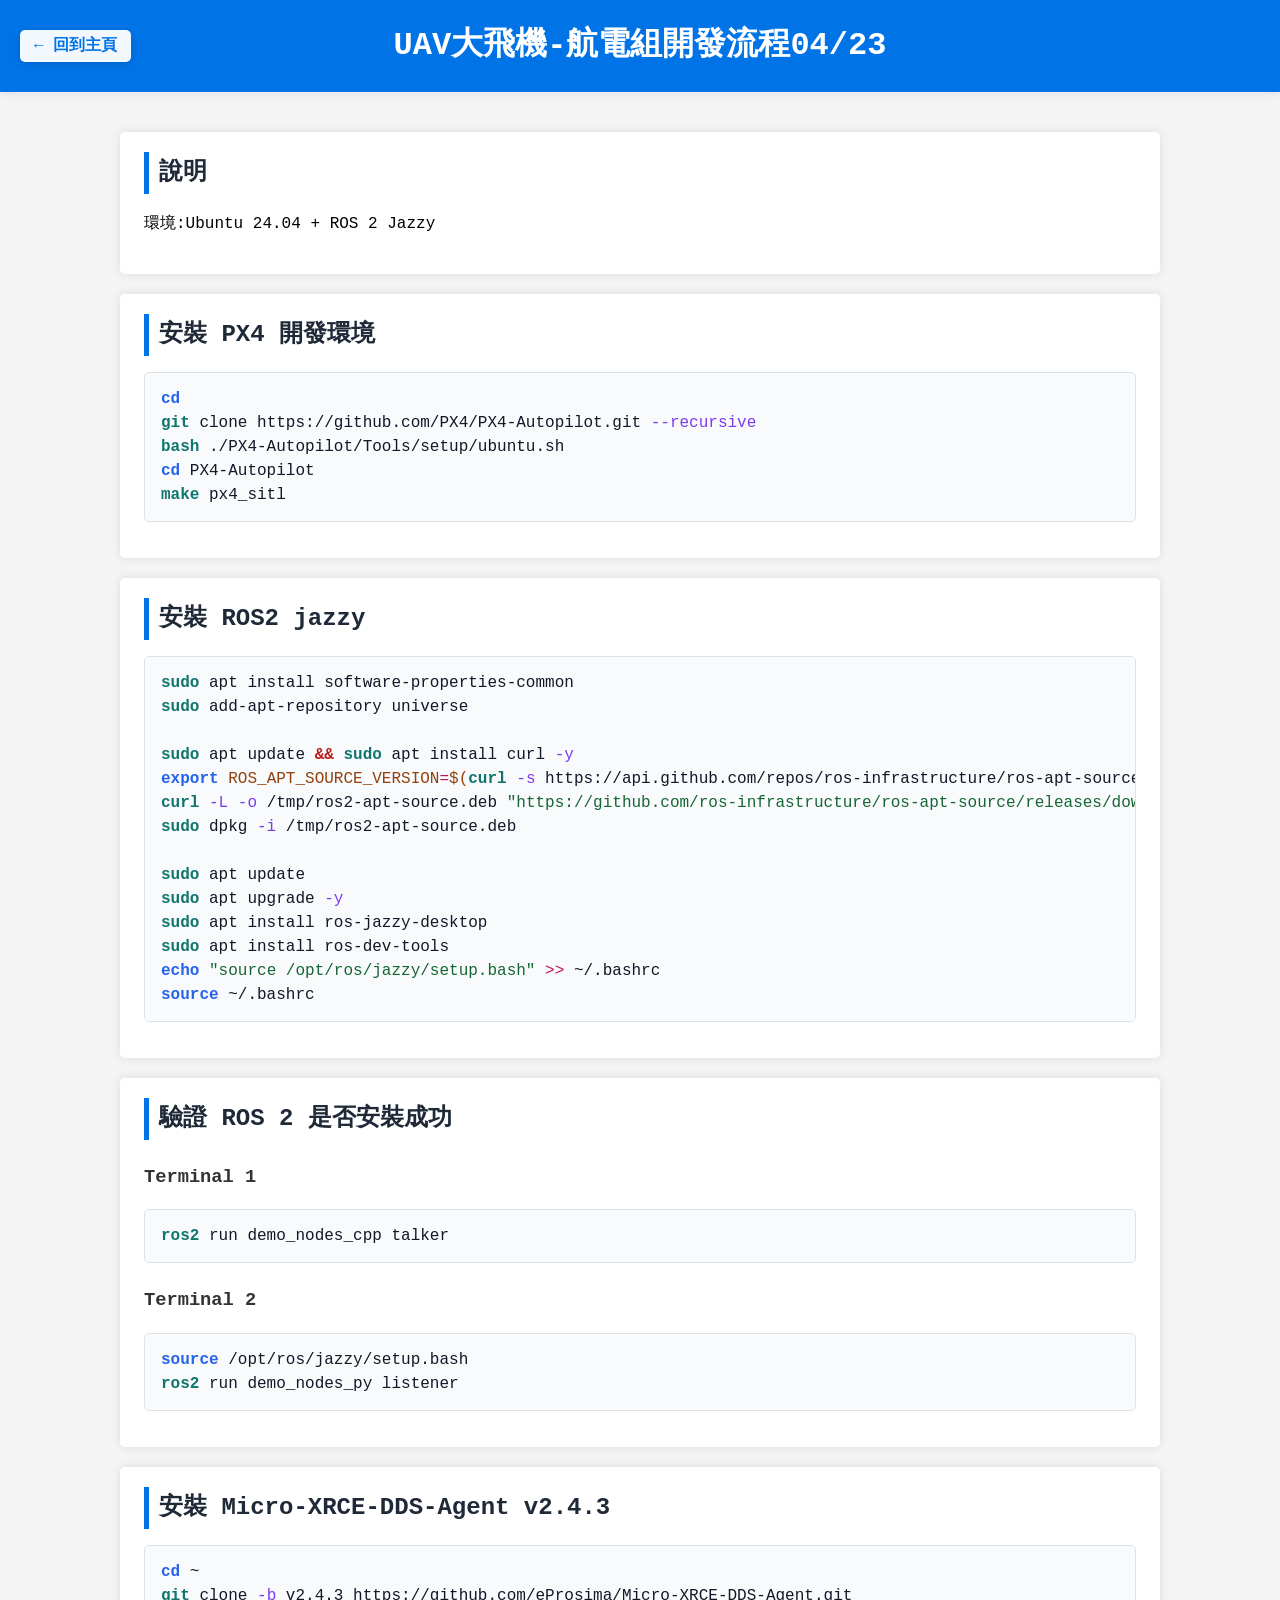
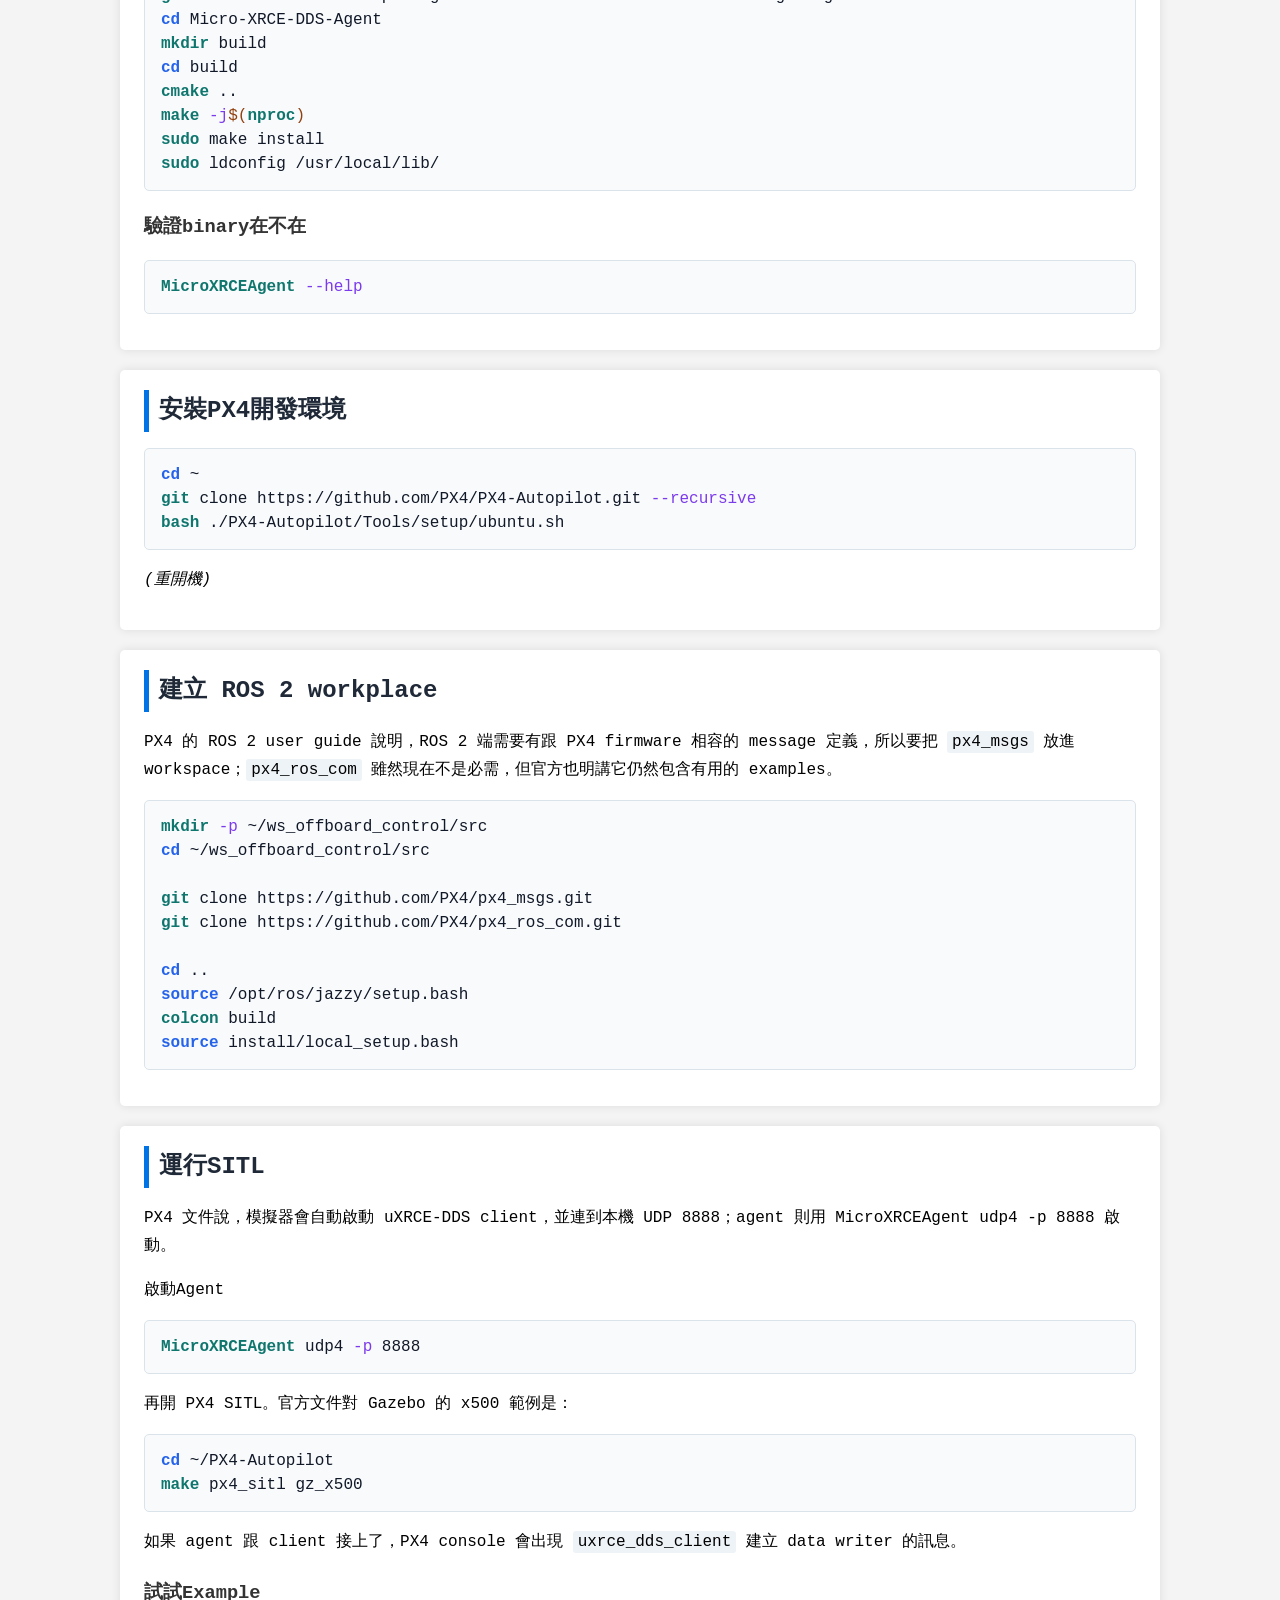
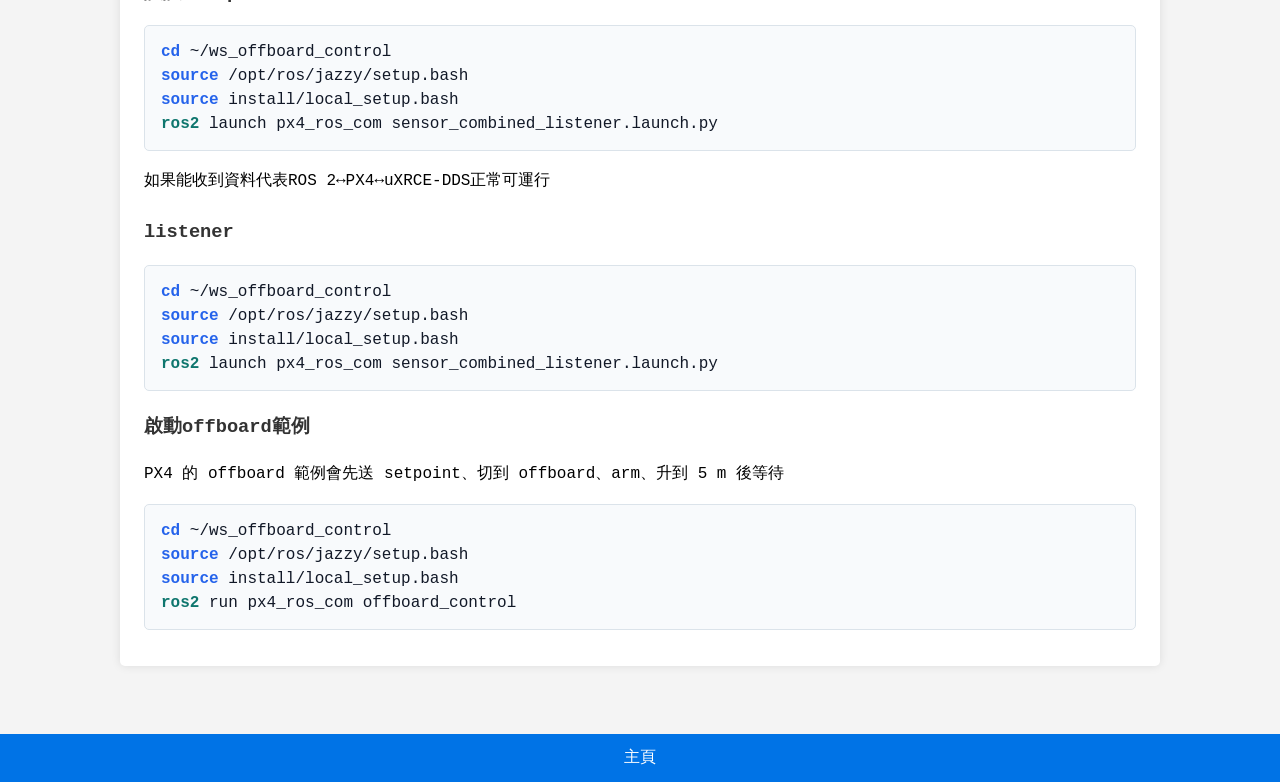
==== commit a3ace665: "feat: add home button to header for improved navigation in log260423.html" ====
--- a/log260423.html
+++ b/log260423.html
@@ -9,6 +9,7 @@
     color: #111;
 }
 header {
+    position: relative;
     background: #0073e6;
     color: white;
     padding: 18px 20px;
@@ -19,6 +20,35 @@
     margin: 0;
     font-size: 2rem;
     color: white;
+}
+.home-button {
+    position: absolute;
+    left: 20px;
+    top: 50%;
+    transform: translateY(-50%);
+    display: inline-block;
+    padding: 8px 14px;
+    border-radius: 5px;
+    background: rgba(255, 255, 255, 0.95);
+    color: #0073e6;
+    text-decoration: none;
+    font-weight: 700;
+    line-height: 1;
+    box-shadow: 0 2px 6px rgba(0, 0, 0, 0.12);
+}
+.home-button:hover {
+    background: white;
+}
+@media (max-width: 640px) {
+    header {
+        padding-top: 14px;
+        padding-bottom: 18px;
+    }
+    .home-button {
+        position: static;
+        transform: none;
+        margin-bottom: 12px;
+    }
 }
 main {
     max-width: 1080px;
@@ -109,7 +139,11 @@
     color: white;
     text-decoration: none;
 }
-</style></head><body><header><h1>UAV大飛機-航電組開發流程04/23</h1></header><main><section><h2>說明</h2><p>環境:Ubuntu 24.04 + ROS 2 Jazzy</p></section><section><h2>安裝 PX4 開發環境</h2><div class="sourceCode" id="cb1"><pre class="sourceCode bash"><code class="sourceCode bash"><span id="cb1-1"><a aria-hidden="true" href="#cb1-1" tabindex="-1"></a><span class="bu">cd</span></span>
+</style>
+</head>
+<body>
+<header><a class="home-button" href="index.html">← 回到主頁</a><h1>UAV大飛機-航電組開發流程04/23</h1></header>
+<main><section><h2>說明</h2><p>環境:Ubuntu 24.04 + ROS 2 Jazzy</p></section><section><h2>安裝 PX4 開發環境</h2><div class="sourceCode" id="cb1"><pre class="sourceCode bash"><code class="sourceCode bash"><span id="cb1-1"><a aria-hidden="true" href="#cb1-1" tabindex="-1"></a><span class="bu">cd</span></span>
 <span id="cb1-2"><a aria-hidden="true" href="#cb1-2" tabindex="-1"></a><span class="fu">git</span> clone https://github.com/PX4/PX4-Autopilot.git <span class="at">--recursive</span></span>
 <span id="cb1-3"><a aria-hidden="true" href="#cb1-3" tabindex="-1"></a><span class="fu">bash</span> ./PX4-Autopilot/Tools/setup/ubuntu.sh</span>
 <span id="cb1-4"><a aria-hidden="true" href="#cb1-4" tabindex="-1"></a><span class="bu">cd</span> PX4-Autopilot</span>
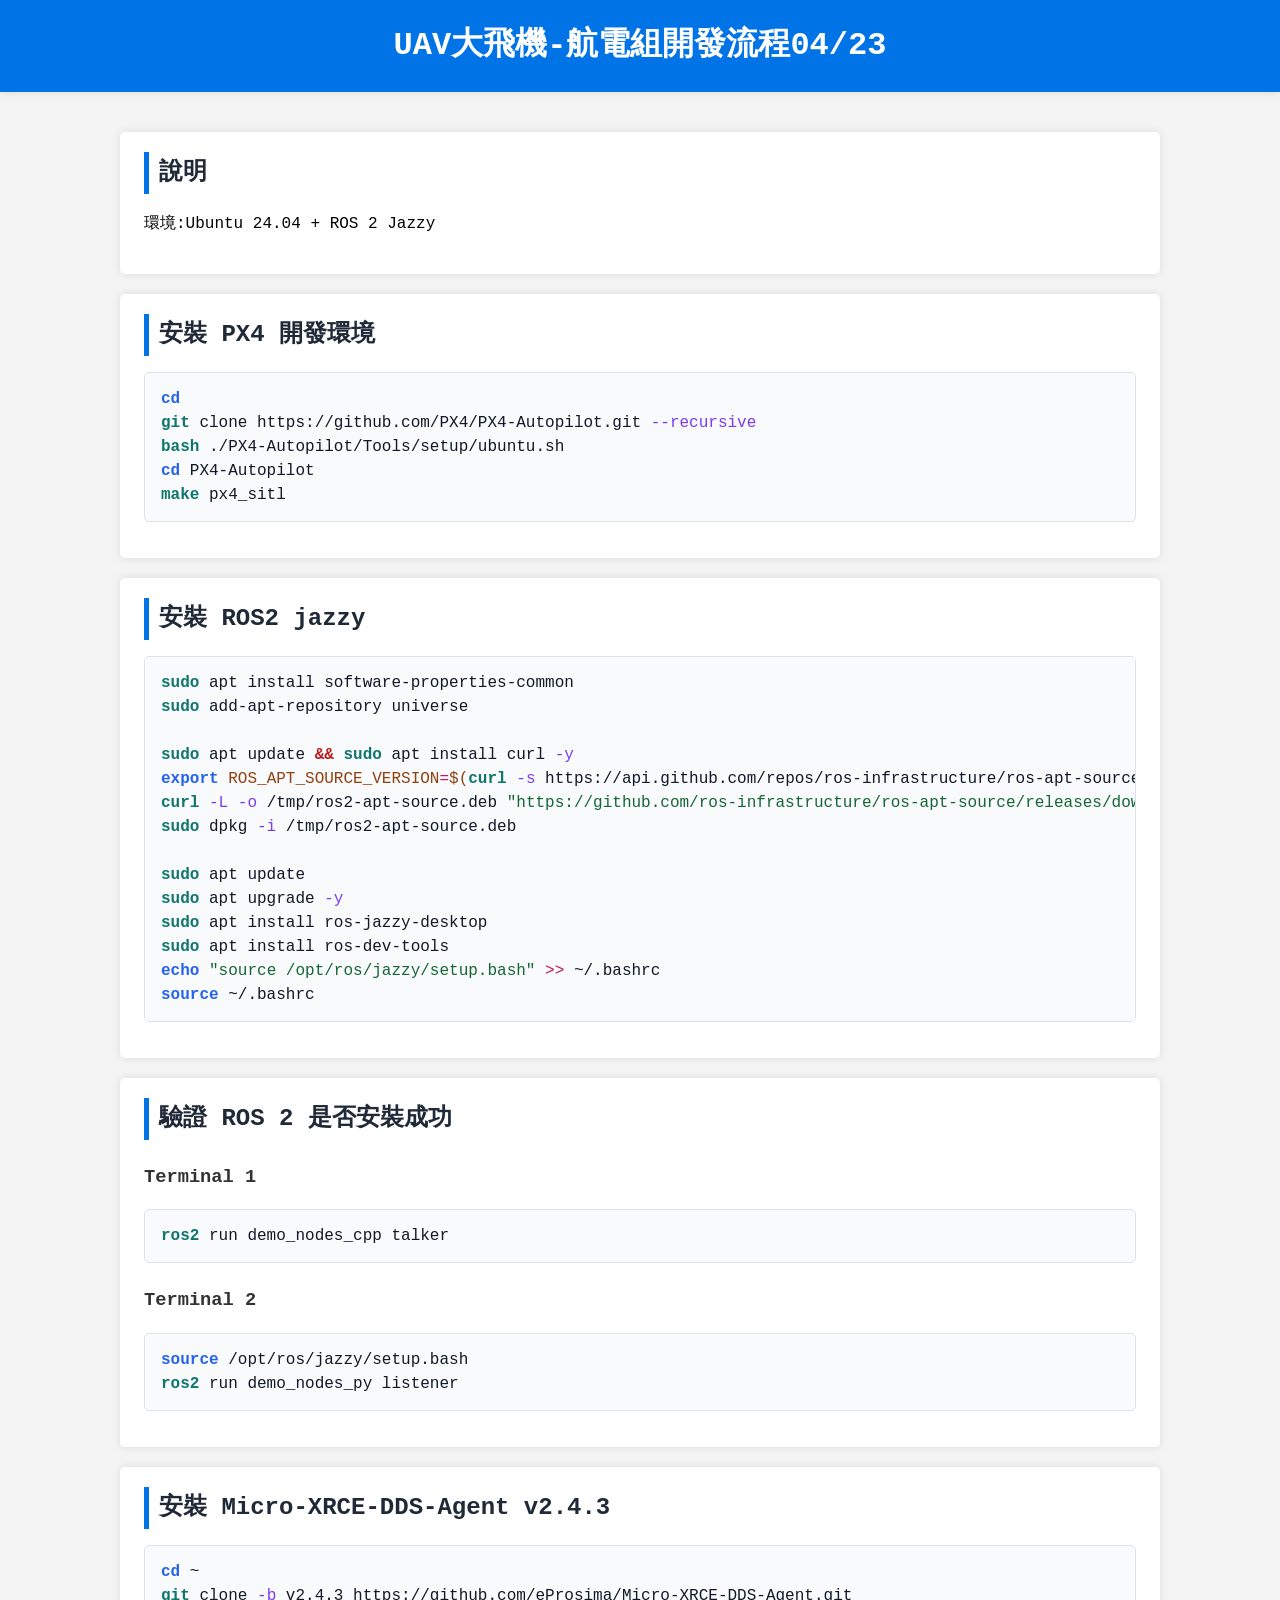
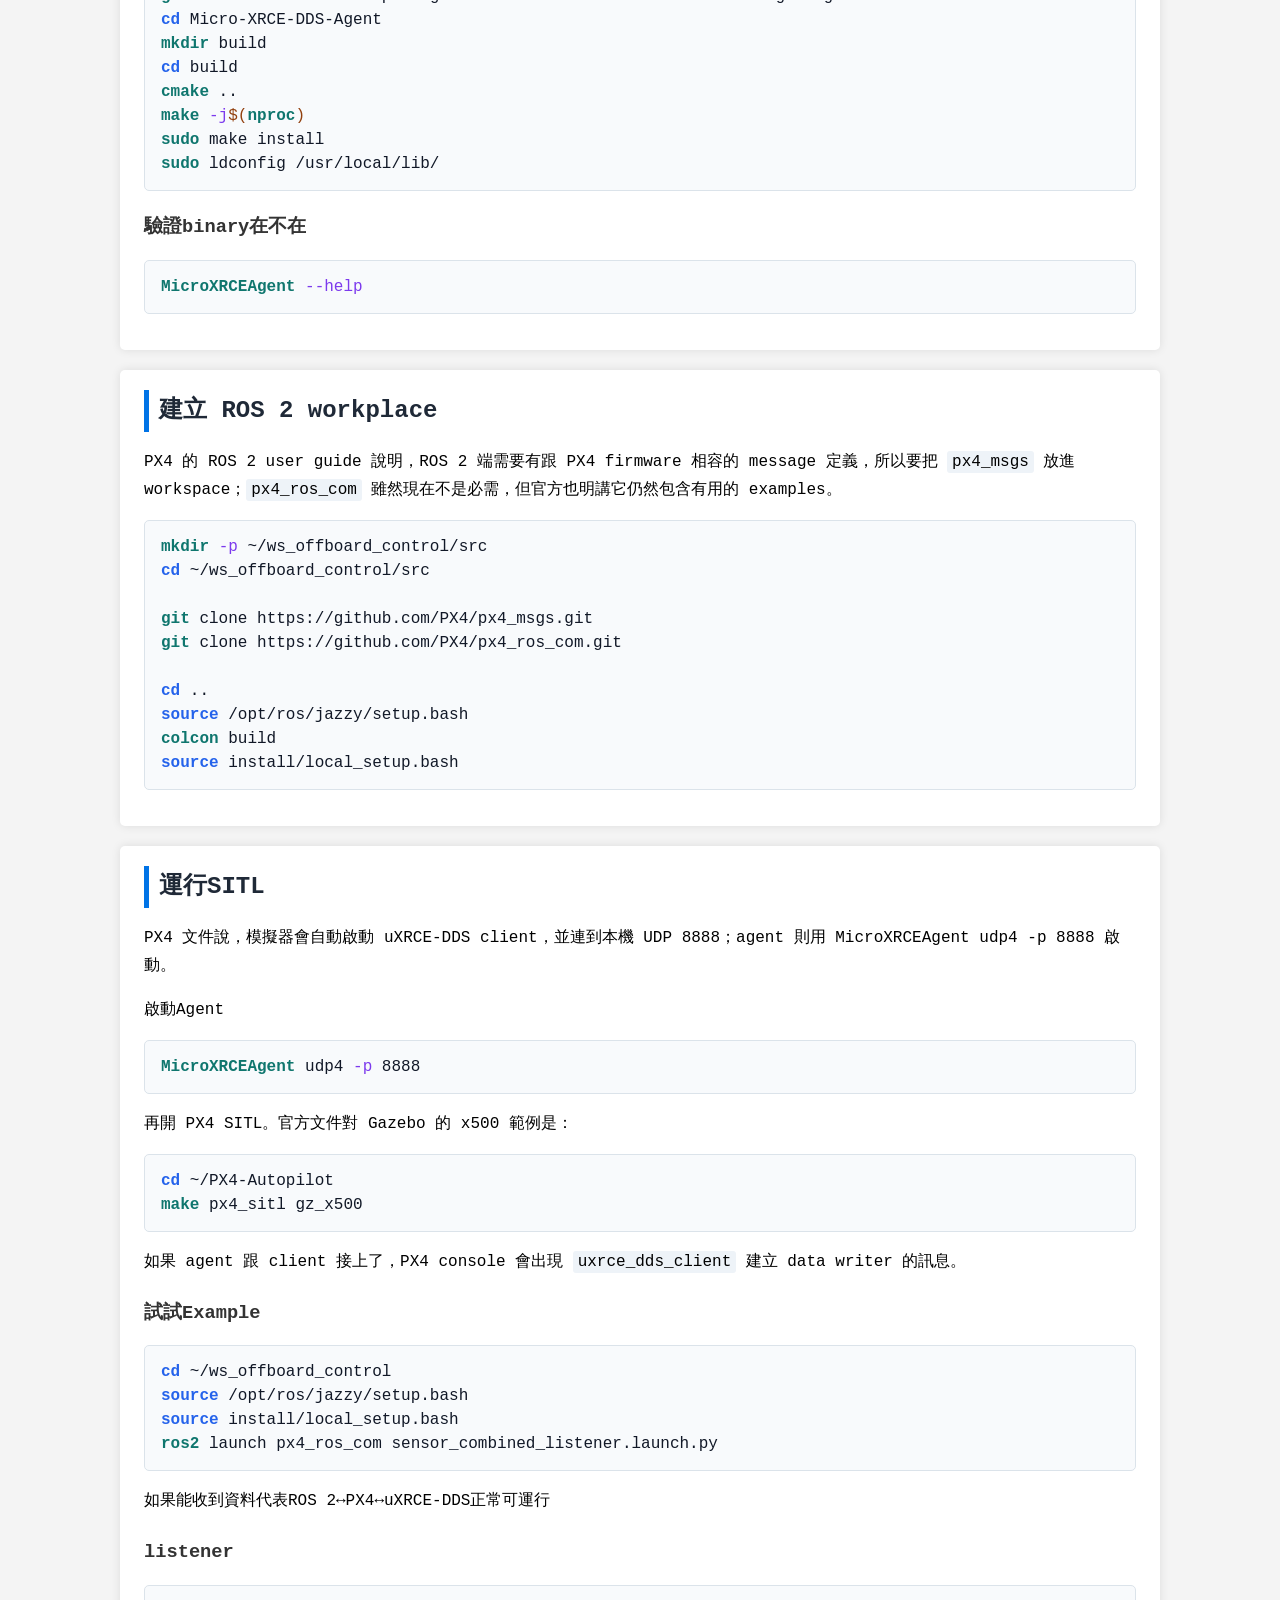
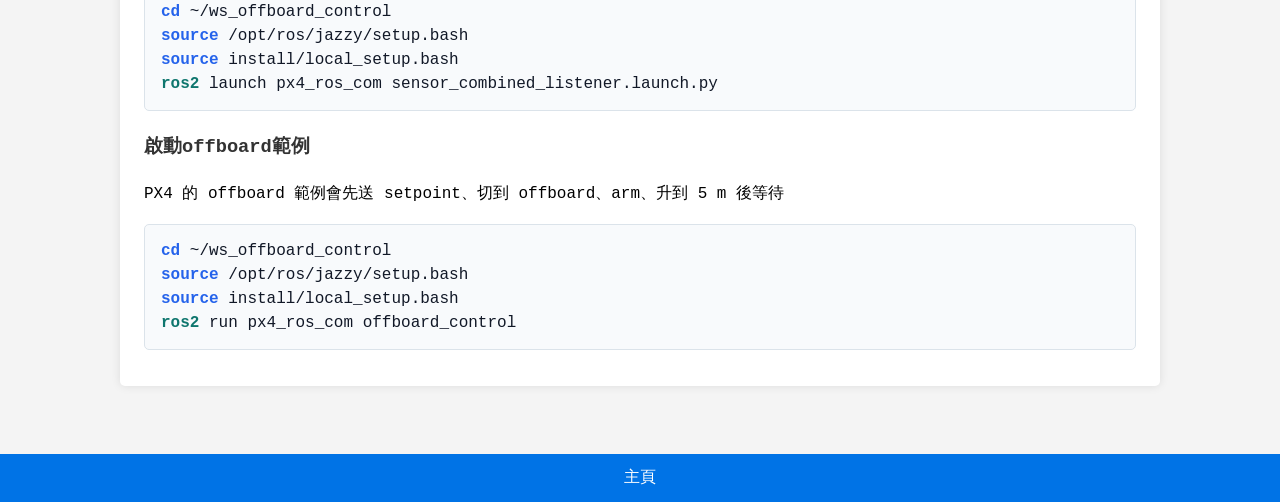
==== commit b8529cdf: "fix: update installation instructions and delete install PX4 environment section in log260423.html" ====
--- a/log260423.html
+++ b/log260423.html
@@ -9,7 +9,6 @@
     color: #111;
 }
 header {
-    position: relative;
     background: #0073e6;
     color: white;
     padding: 18px 20px;
@@ -20,35 +19,6 @@
     margin: 0;
     font-size: 2rem;
     color: white;
-}
-.home-button {
-    position: absolute;
-    left: 20px;
-    top: 50%;
-    transform: translateY(-50%);
-    display: inline-block;
-    padding: 8px 14px;
-    border-radius: 5px;
-    background: rgba(255, 255, 255, 0.95);
-    color: #0073e6;
-    text-decoration: none;
-    font-weight: 700;
-    line-height: 1;
-    box-shadow: 0 2px 6px rgba(0, 0, 0, 0.12);
-}
-.home-button:hover {
-    background: white;
-}
-@media (max-width: 640px) {
-    header {
-        padding-top: 14px;
-        padding-bottom: 18px;
-    }
-    .home-button {
-        position: static;
-        transform: none;
-        margin-bottom: 12px;
-    }
 }
 main {
     max-width: 1080px;
@@ -139,11 +109,7 @@
     color: white;
     text-decoration: none;
 }
-</style>
-</head>
-<body>
-<header><a class="home-button" href="index.html">← 回到主頁</a><h1>UAV大飛機-航電組開發流程04/23</h1></header>
-<main><section><h2>說明</h2><p>環境:Ubuntu 24.04 + ROS 2 Jazzy</p></section><section><h2>安裝 PX4 開發環境</h2><div class="sourceCode" id="cb1"><pre class="sourceCode bash"><code class="sourceCode bash"><span id="cb1-1"><a aria-hidden="true" href="#cb1-1" tabindex="-1"></a><span class="bu">cd</span></span>
+</style></head><body><header><h1>UAV大飛機-航電組開發流程04/23</h1></header><main><section><h2>說明</h2><p>環境:Ubuntu 24.04 + ROS 2 Jazzy</p></section><section><h2>安裝 PX4 開發環境</h2><div class="sourceCode" id="cb1"><pre class="sourceCode bash"><code class="sourceCode bash"><span id="cb1-1"><a aria-hidden="true" href="#cb1-1" tabindex="-1"></a><span class="bu">cd</span></span>
 <span id="cb1-2"><a aria-hidden="true" href="#cb1-2" tabindex="-1"></a><span class="fu">git</span> clone https://github.com/PX4/PX4-Autopilot.git <span class="at">--recursive</span></span>
 <span id="cb1-3"><a aria-hidden="true" href="#cb1-3" tabindex="-1"></a><span class="fu">bash</span> ./PX4-Autopilot/Tools/setup/ubuntu.sh</span>
 <span id="cb1-4"><a aria-hidden="true" href="#cb1-4" tabindex="-1"></a><span class="bu">cd</span> PX4-Autopilot</span>
@@ -170,9 +136,8 @@
 <span id="cb5-6"><a aria-hidden="true" href="#cb5-6" tabindex="-1"></a><span class="fu">cmake</span> ..</span>
 <span id="cb5-7"><a aria-hidden="true" href="#cb5-7" tabindex="-1"></a><span class="fu">make</span> <span class="at">-j</span><span class="va">$(</span><span class="fu">nproc</span><span class="va">)</span></span>
 <span id="cb5-8"><a aria-hidden="true" href="#cb5-8" tabindex="-1"></a><span class="fu">sudo</span> make install</span>
-<span id="cb5-9"><a aria-hidden="true" href="#cb5-9" tabindex="-1"></a><span class="fu">sudo</span> ldconfig /usr/local/lib/</span></code></pre></div><h3 id="驗證binary在不在">驗證binary在不在</h3><div class="sourceCode" id="cb6"><pre class="sourceCode bash"><code class="sourceCode bash"><span id="cb6-1"><a aria-hidden="true" href="#cb6-1" tabindex="-1"></a><span class="ex">MicroXRCEAgent</span> <span class="at">--help</span></span></code></pre></div></section><section><h2>安裝PX4開發環境</h2><div class="sourceCode" id="cb7"><pre class="sourceCode bash"><code class="sourceCode bash"><span id="cb7-1"><a aria-hidden="true" href="#cb7-1" tabindex="-1"></a><span class="bu">cd</span> ~</span>
-<span id="cb7-2"><a aria-hidden="true" href="#cb7-2" tabindex="-1"></a><span class="fu">git</span> clone https://github.com/PX4/PX4-Autopilot.git <span class="at">--recursive</span></span>
-<span id="cb7-3"><a aria-hidden="true" href="#cb7-3" tabindex="-1"></a><span class="fu">bash</span> ./PX4-Autopilot/Tools/setup/ubuntu.sh</span></code></pre></div><p><em>(重開機)</em></p></section><section><h2>建立 ROS 2 workplace</h2><p>PX4 的 ROS 2 user guide 說明，ROS 2 端需要有跟 PX4 firmware 相容的
+<span id="cb5-9"><a aria-hidden="true" href="#cb5-9" tabindex="-1"></a><span class="fu">sudo</span> ldconfig /usr/local/lib/</span></code></pre></div><h3 id="驗證binary在不在">驗證binary在不在</h3><div class="sourceCode" id="cb6"><pre class="sourceCode bash"><code class="sourceCode bash"><span id="cb6-1"><a aria-hidden="true" href="#cb6-1" tabindex="-1"></a><span class="ex">MicroXRCEAgent</span> <span class="at">--help</span></span></code></pre></div></section>
+<section><h2>建立 ROS 2 workplace</h2><p>PX4 的 ROS 2 user guide 說明，ROS 2 端需要有跟 PX4 firmware 相容的
 message 定義，所以要把 <code>px4_msgs</code> 放進
 workspace；<code>px4_ros_com</code>
 雖然現在不是必需，但官方也明講它仍然包含有用的 examples。</p><div class="sourceCode" id="cb8"><pre class="sourceCode bash"><code class="sourceCode bash"><span id="cb8-1"><a aria-hidden="true" href="#cb8-1" tabindex="-1"></a><span class="fu">mkdir</span> <span class="at">-p</span> ~/ws_offboard_control/src</span>
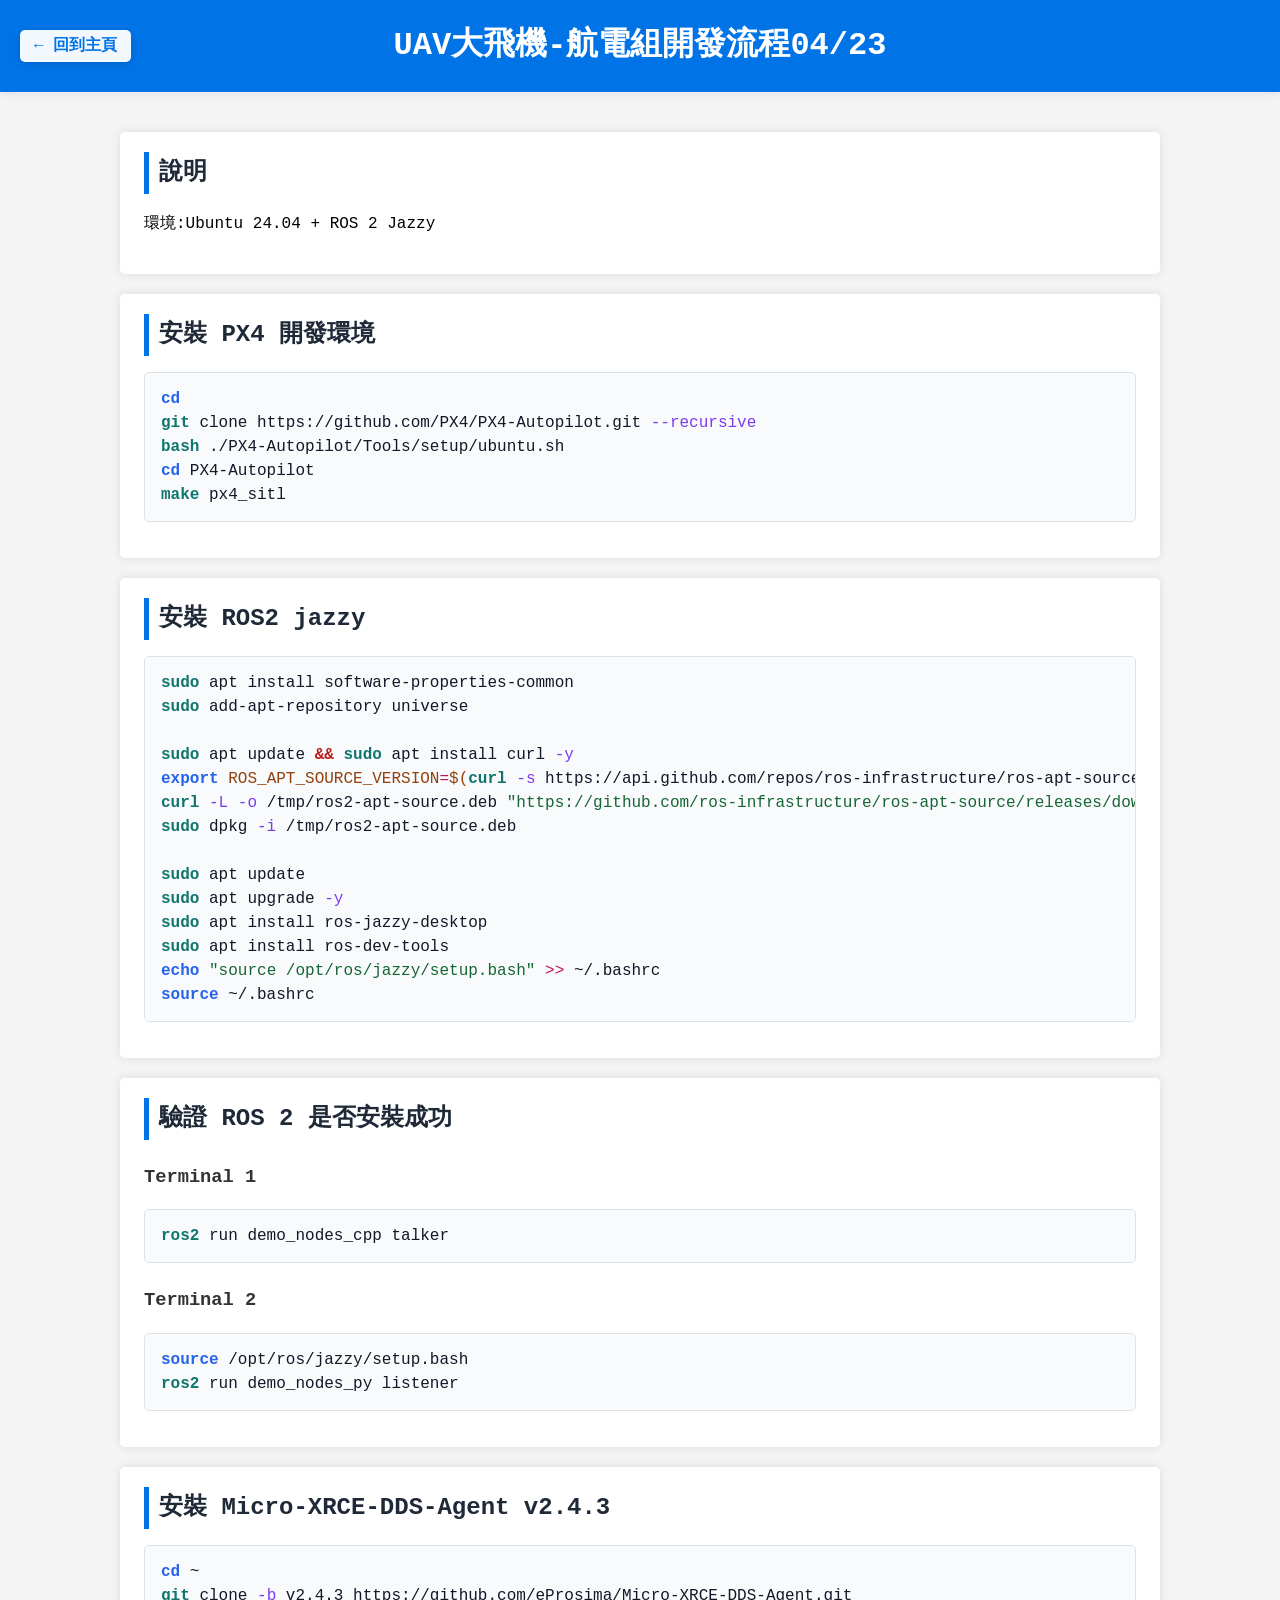
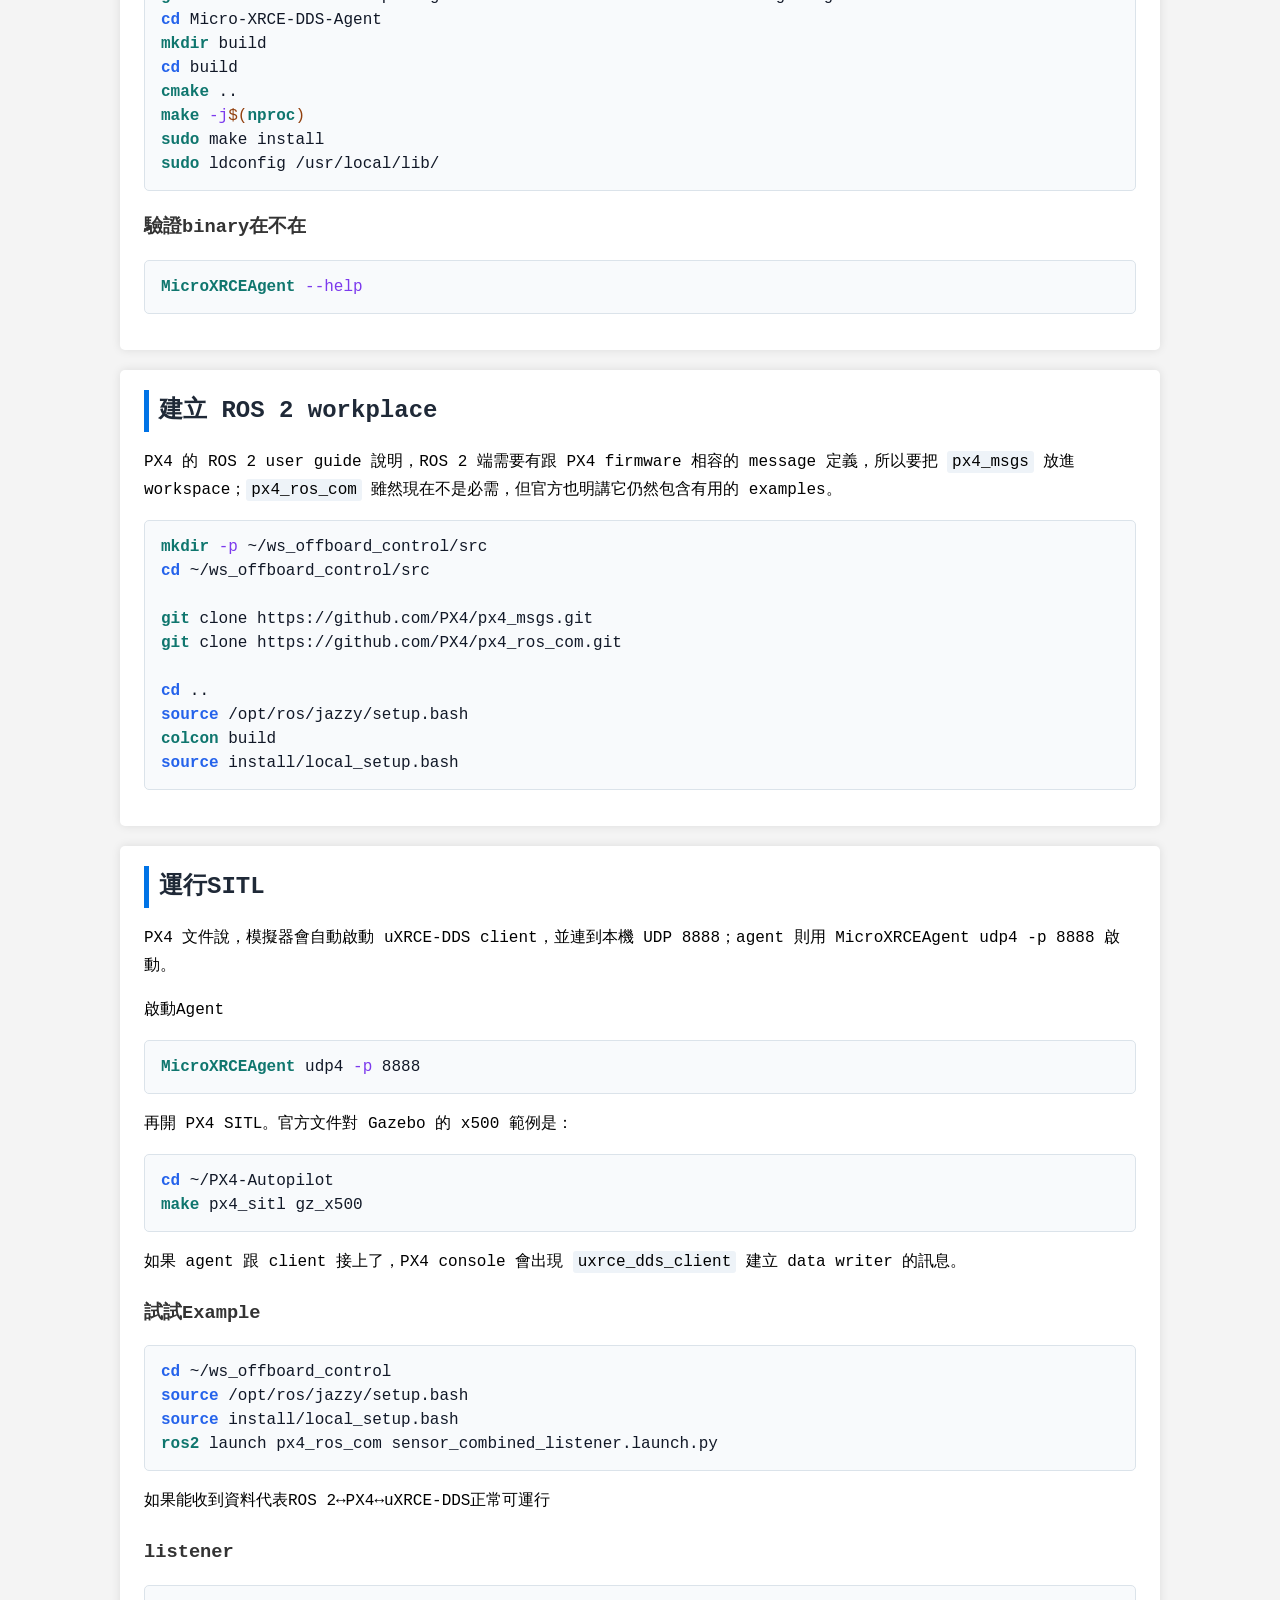
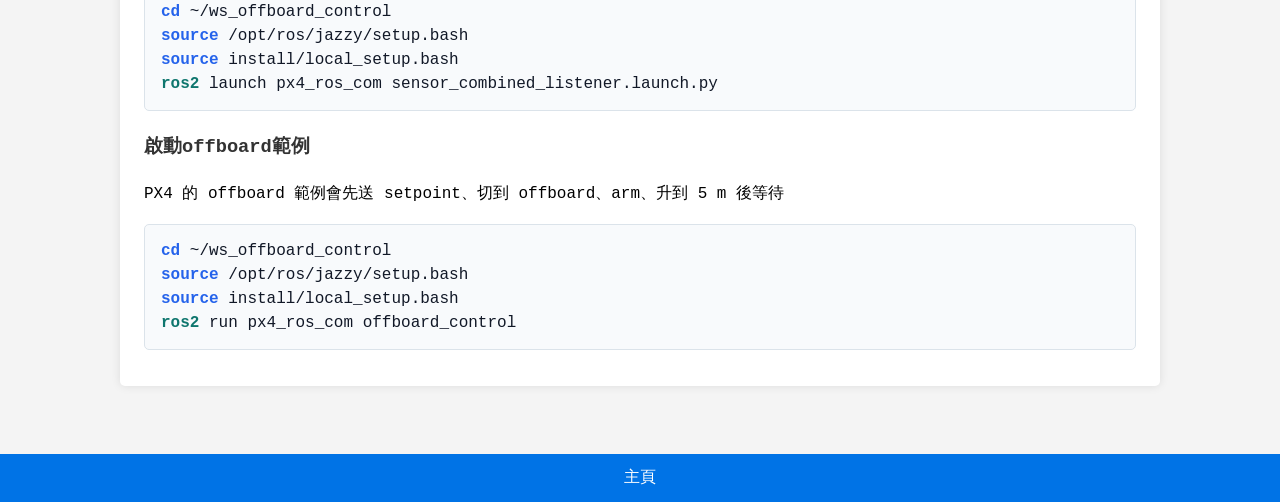
==== commit 97590321: "Merge branch 'main' of https://github.com/chichunwang/nycu_uav" ====
--- a/log260423.html
+++ b/log260423.html
@@ -9,6 +9,7 @@
     color: #111;
 }
 header {
+    position: relative;
     background: #0073e6;
     color: white;
     padding: 18px 20px;
@@ -19,6 +20,35 @@
     margin: 0;
     font-size: 2rem;
     color: white;
+}
+.home-button {
+    position: absolute;
+    left: 20px;
+    top: 50%;
+    transform: translateY(-50%);
+    display: inline-block;
+    padding: 8px 14px;
+    border-radius: 5px;
+    background: rgba(255, 255, 255, 0.95);
+    color: #0073e6;
+    text-decoration: none;
+    font-weight: 700;
+    line-height: 1;
+    box-shadow: 0 2px 6px rgba(0, 0, 0, 0.12);
+}
+.home-button:hover {
+    background: white;
+}
+@media (max-width: 640px) {
+    header {
+        padding-top: 14px;
+        padding-bottom: 18px;
+    }
+    .home-button {
+        position: static;
+        transform: none;
+        margin-bottom: 12px;
+    }
 }
 main {
     max-width: 1080px;
@@ -109,7 +139,11 @@
     color: white;
     text-decoration: none;
 }
-</style></head><body><header><h1>UAV大飛機-航電組開發流程04/23</h1></header><main><section><h2>說明</h2><p>環境:Ubuntu 24.04 + ROS 2 Jazzy</p></section><section><h2>安裝 PX4 開發環境</h2><div class="sourceCode" id="cb1"><pre class="sourceCode bash"><code class="sourceCode bash"><span id="cb1-1"><a aria-hidden="true" href="#cb1-1" tabindex="-1"></a><span class="bu">cd</span></span>
+</style>
+</head>
+<body>
+<header><a class="home-button" href="index.html">← 回到主頁</a><h1>UAV大飛機-航電組開發流程04/23</h1></header>
+<main><section><h2>說明</h2><p>環境:Ubuntu 24.04 + ROS 2 Jazzy</p></section><section><h2>安裝 PX4 開發環境</h2><div class="sourceCode" id="cb1"><pre class="sourceCode bash"><code class="sourceCode bash"><span id="cb1-1"><a aria-hidden="true" href="#cb1-1" tabindex="-1"></a><span class="bu">cd</span></span>
 <span id="cb1-2"><a aria-hidden="true" href="#cb1-2" tabindex="-1"></a><span class="fu">git</span> clone https://github.com/PX4/PX4-Autopilot.git <span class="at">--recursive</span></span>
 <span id="cb1-3"><a aria-hidden="true" href="#cb1-3" tabindex="-1"></a><span class="fu">bash</span> ./PX4-Autopilot/Tools/setup/ubuntu.sh</span>
 <span id="cb1-4"><a aria-hidden="true" href="#cb1-4" tabindex="-1"></a><span class="bu">cd</span> PX4-Autopilot</span>
